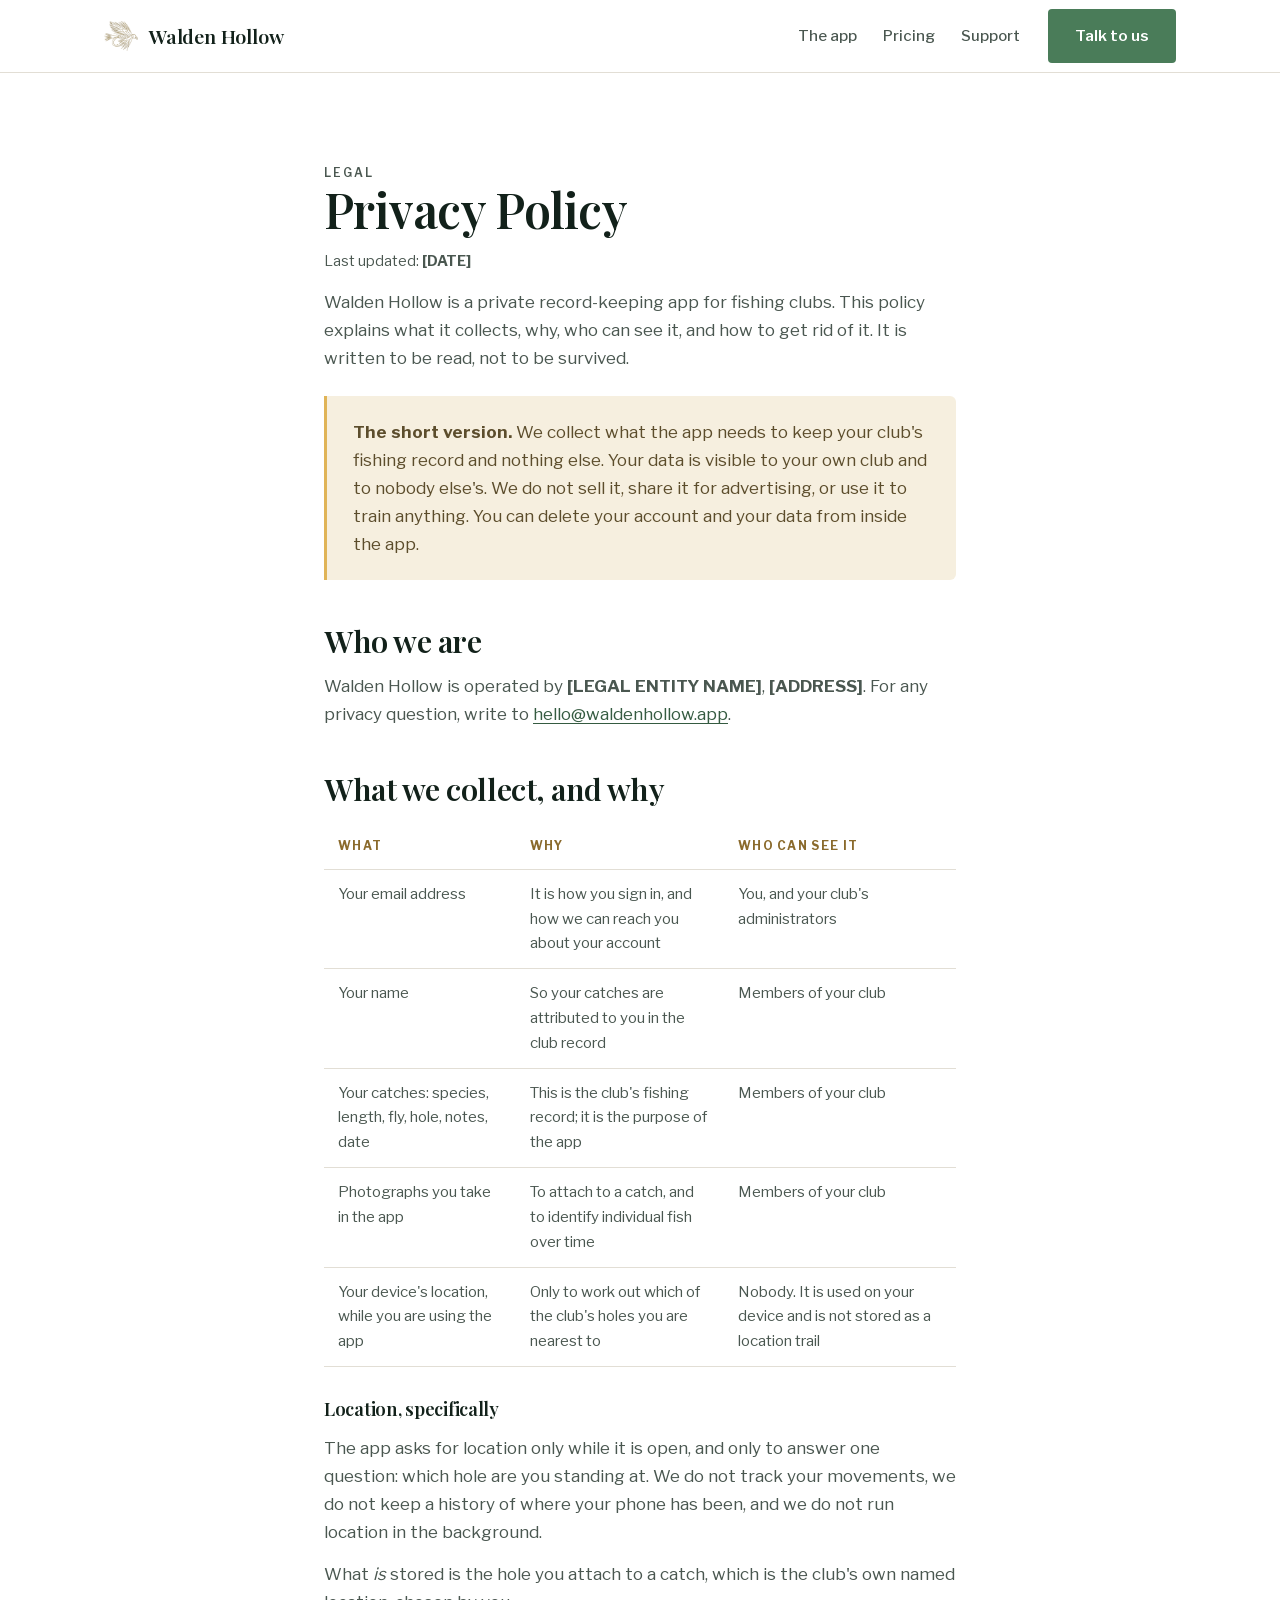
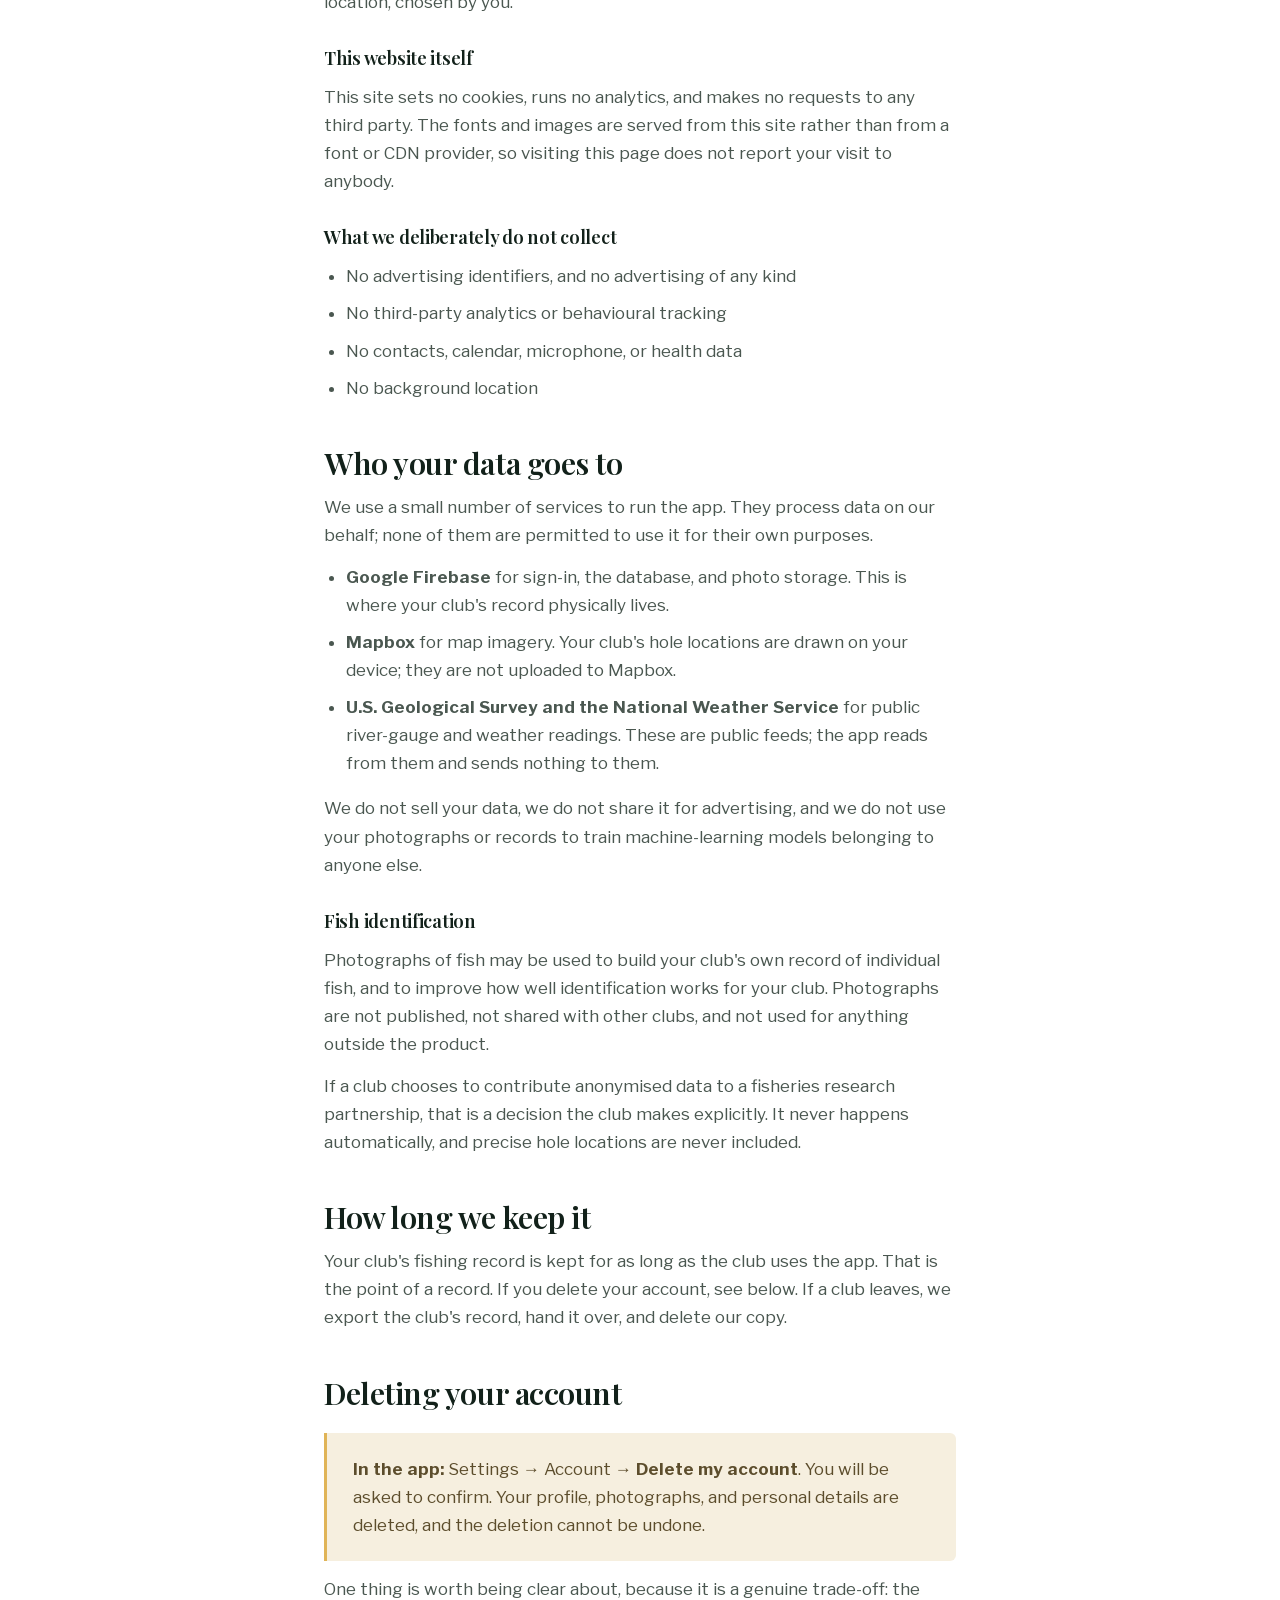
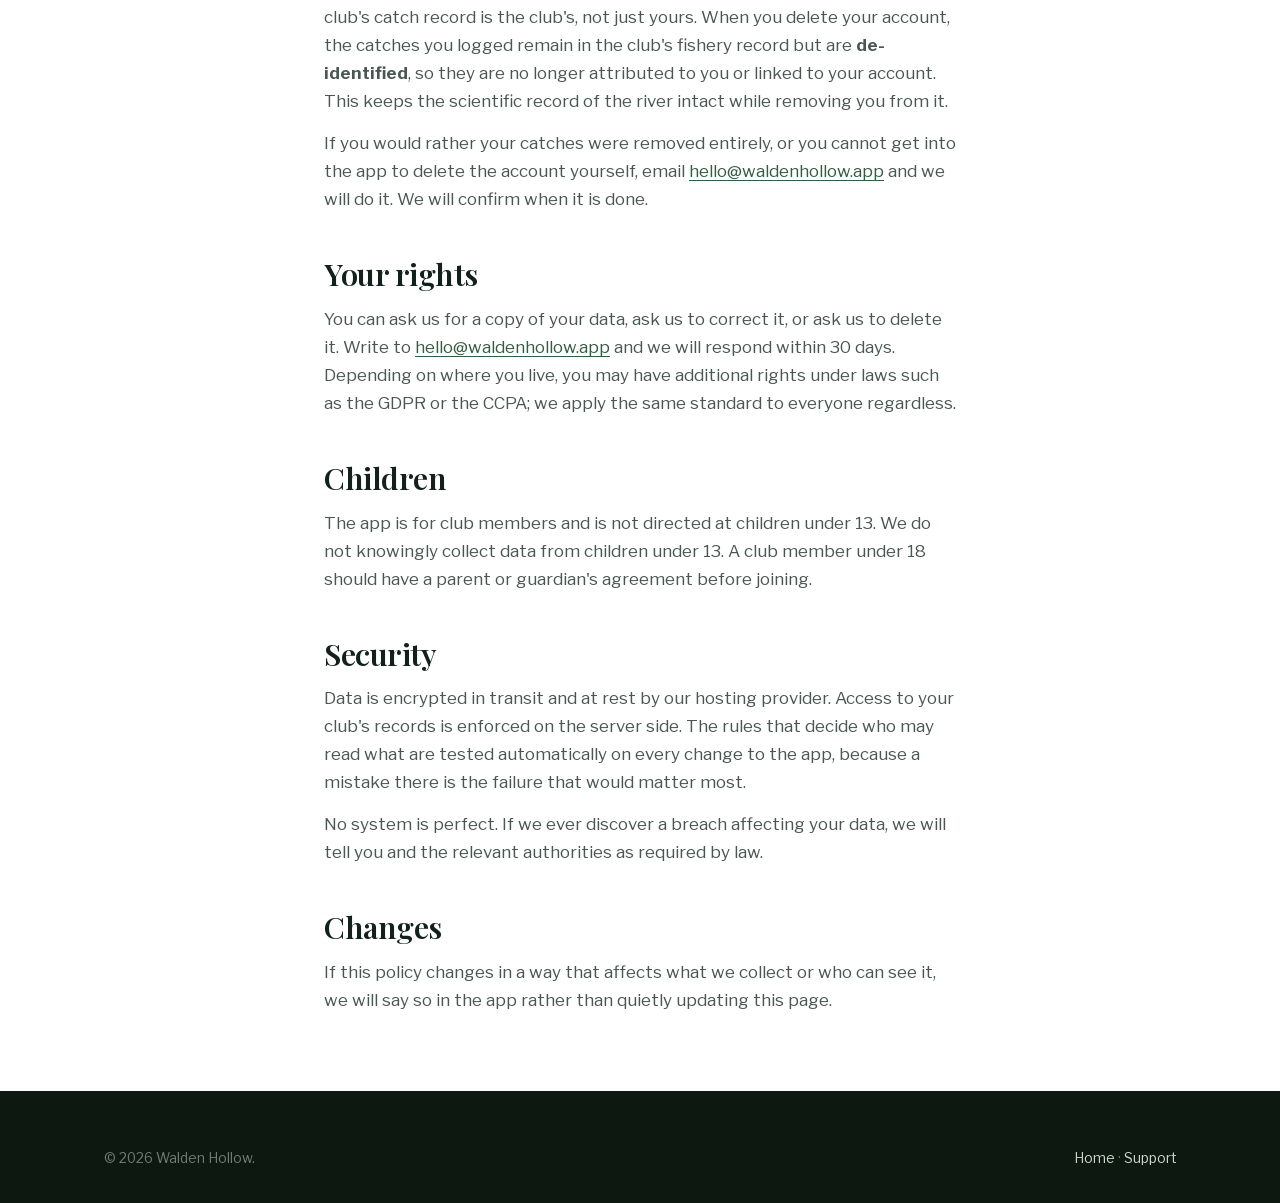
==== privacy.html @ 9a2c4124 "docs: public site and portfolio README Landing page for club sales, a funding proposal for state and" ====
<!doctype html>
<html lang="en">
  <head>
    <meta charset="utf-8" />
    <meta name="viewport" content="width=device-width, initial-scale=1" />
    <title>Privacy Policy | Walden Hollow</title>
    <meta
      name="description"
      content="What Walden Hollow collects, why, who can see it, and how to delete it."
    />
    <link rel="icon" href="assets/favicon.png" />
    <link rel="stylesheet" href="styles.css" />
  </head>
  <body>
    <header class="nav">
      <div class="shell nav__inner">
        <a class="brand" href="index.html">
          <img src="assets/fly-small.png" alt="" />
          <b>Walden Hollow</b>
        </a>
        <nav class="nav__links">
          <a href="index.html#app">The app</a>
          <a href="index.html#pricing">Pricing</a>
          <a href="support.html">Support</a>
        </nav>
        <a class="btn btn--primary" href="index.html#contact">Talk to us</a>
      </div>
    </header>

    <main class="shell doc">
      <p class="eyebrow">Legal</p>
      <h1 style="font-size: clamp(2.1rem, 4vw, 3rem)">Privacy Policy</h1>
      <p class="small" style="margin-top: 14px">
        <!-- TODO: set on publication, and update whenever this changes. -->
        Last updated: <strong>[DATE]</strong>
      </p>

      <p>
        Walden Hollow is a private record-keeping app for fishing clubs. This
        policy explains what it collects, why, who can see it, and how to get rid
        of it. It is written to be read, not to be survived.
      </p>

      <div class="callout">
        <p>
          <strong>The short version.</strong> We collect what the app needs to keep
          your club's fishing record and nothing else. Your data is visible to
          your own club and to nobody else's. We do not sell it, share it for
          advertising, or use it to train anything. You can delete your account
          and your data from inside the app.
        </p>
      </div>

      <h2>Who we are</h2>
      <p>
        <!-- TODO: replace with the registered entity and address before publishing. -->
        Walden Hollow is operated by <strong>[LEGAL ENTITY NAME]</strong>,
        <strong>[ADDRESS]</strong>. For any privacy question, write to
        <a href="mailto:hello@waldenhollow.app">hello@waldenhollow.app</a>.
      </p>

      <h2>What we collect, and why</h2>
      <div class="table-wrap">
        <table>
          <thead>
            <tr>
              <th>What</th>
              <th>Why</th>
              <th>Who can see it</th>
            </tr>
          </thead>
          <tbody>
            <tr>
              <td>Your email address</td>
              <td>It is how you sign in, and how we can reach you about your account</td>
              <td>You, and your club's administrators</td>
            </tr>
            <tr>
              <td>Your name</td>
              <td>So your catches are attributed to you in the club record</td>
              <td>Members of your club</td>
            </tr>
            <tr>
              <td>Your catches: species, length, fly, hole, notes, date</td>
              <td>This is the club's fishing record; it is the purpose of the app</td>
              <td>Members of your club</td>
            </tr>
            <tr>
              <td>Photographs you take in the app</td>
              <td>To attach to a catch, and to identify individual fish over time</td>
              <td>Members of your club</td>
            </tr>
            <tr>
              <td>Your device's location, while you are using the app</td>
              <td>Only to work out which of the club's holes you are nearest to</td>
              <td>Nobody. It is used on your device and is not stored as a location trail</td>
            </tr>
          </tbody>
        </table>
      </div>

      <h3>Location, specifically</h3>
      <p>
        The app asks for location only while it is open, and only to answer one
        question: which hole are you standing at. We do not track your movements,
        we do not keep a history of where your phone has been, and we do not run
        location in the background.
      </p>
      <p>
        What <em>is</em> stored is the hole you attach to a catch, which is the
        club's own named location, chosen by you.
      </p>

      <h3>This website itself</h3>
      <p>
        This site sets no cookies, runs no analytics, and makes no requests to
        any third party. The fonts and images are served from this site rather
        than from a font or CDN provider, so visiting this page does not report
        your visit to anybody.
      </p>

      <h3>What we deliberately do not collect</h3>
      <ul>
        <li>No advertising identifiers, and no advertising of any kind</li>
        <li>No third-party analytics or behavioural tracking</li>
        <li>No contacts, calendar, microphone, or health data</li>
        <li>No background location</li>
      </ul>

      <h2>Who your data goes to</h2>
      <p>
        We use a small number of services to run the app. They process data on our
        behalf; none of them are permitted to use it for their own purposes.
      </p>
      <ul>
        <li>
          <strong>Google Firebase</strong> for sign-in, the database, and photo
          storage. This is where your club's record physically lives.
        </li>
        <li>
          <strong>Mapbox</strong> for map imagery. Your club's hole locations are
          drawn on your device; they are not uploaded to Mapbox.
        </li>
        <li>
          <strong>U.S. Geological Survey and the National Weather Service</strong>
          for public river-gauge and weather readings. These are public feeds; the
          app reads from them and sends nothing to them.
        </li>
      </ul>
      <p>
        We do not sell your data, we do not share it for advertising, and we do
        not use your photographs or records to train machine-learning models
        belonging to anyone else.
      </p>

      <h3>Fish identification</h3>
      <p>
        Photographs of fish may be used to build your club's own record of
        individual fish, and to improve how well identification works for your
        club. Photographs are not published, not shared with other clubs, and not
        used for anything outside the product.
      </p>
      <p>
        If a club chooses to contribute anonymised data to a fisheries research
        partnership, that is a decision the club makes explicitly. It never
        happens automatically, and precise hole locations are never included.
      </p>

      <h2>How long we keep it</h2>
      <p>
        Your club's fishing record is kept for as long as the club uses the app. That is the point of a record. If you delete your account, see below. If a
        club leaves, we export the club's record, hand it over, and delete our
        copy.
      </p>

      <h2 id="deletion">Deleting your account</h2>
      <div class="callout">
        <p>
          <strong>In the app:</strong> Settings → Account → <strong>Delete my
          account</strong>. You will be asked to confirm. Your profile,
          photographs, and personal details are deleted, and the deletion cannot
          be undone.
        </p>
      </div>
      <p>
        One thing is worth being clear about, because it is a genuine trade-off:
        the club's catch record is the club's, not just yours. When you delete
        your account, the catches you logged remain in the club's fishery record
        but are <strong>de-identified</strong>, so they are no longer attributed to
        you or linked to your account. This keeps the scientific record of the
        river intact while removing you from it.
      </p>
      <p>
        If you would rather your catches were removed entirely, or you cannot get
        into the app to delete the account yourself, email
        <a href="mailto:hello@waldenhollow.app">hello@waldenhollow.app</a> and we
        will do it. We will confirm when it is done.
      </p>

      <h2>Your rights</h2>
      <p>
        You can ask us for a copy of your data, ask us to correct it, or ask us to
        delete it. Write to
        <a href="mailto:hello@waldenhollow.app">hello@waldenhollow.app</a> and we
        will respond within 30 days. Depending on where you live, you may have
        additional rights under laws such as the GDPR or the CCPA; we apply the
        same standard to everyone regardless.
      </p>

      <h2>Children</h2>
      <p>
        The app is for club members and is not directed at children under 13. We
        do not knowingly collect data from children under 13. A club member under
        18 should have a parent or guardian's agreement before joining.
      </p>

      <h2>Security</h2>
      <p>
        Data is encrypted in transit and at rest by our hosting provider. Access
        to your club's records is enforced on the server side. The rules that decide who may read what are tested automatically on every change to the
        app, because a mistake there is the failure that would matter most.
      </p>
      <p>
        No system is perfect. If we ever discover a breach affecting your data, we
        will tell you and the relevant authorities as required by law.
      </p>

      <h2>Changes</h2>
      <p>
        If this policy changes in a way that affects what we collect or who can see
        it, we will say so in the app rather than quietly updating this page.
      </p>
    </main>

    <footer class="footer">
      <div class="shell">
        <div class="footer__base" style="margin-top: 0; border-top: 0; padding-top: 0">
          <span>© 2026 Walden Hollow.</span>
          <span>
            <a href="index.html">Home</a> · <a href="support.html">Support</a>
          </span>
        </div>
      </div>
    </footer>
  </body>
</html>
---- styles.css ----
/* Self-hosted rather than linked from a font CDN. A third-party font request
   sends every visitor's IP address to that provider on page load, which is a
   poor look on a site whose pitch is that a private club's data stays private.
   These are variable fonts, so one file covers every weight in use. */

@font-face {
  font-family: "Libre Franklin";
  font-style: normal;
  font-weight: 100 900;
  font-display: swap;
  src: url("assets/fonts/librefranklin.woff2") format("woff2");
}

@font-face {
  font-family: "Playfair Display";
  font-style: normal;
  font-weight: 400 900;
  font-display: swap;
  src: url("assets/fonts/playfair.woff2") format("woff2");
}

@font-face {
  font-family: "Playfair Display";
  font-style: italic;
  font-weight: 400 900;
  font-display: swap;
  src: url("assets/fonts/playfair-italic.woff2") format("woff2");
}

/* Walden Hollow marketing site
   Palette derived from the app's own theme file so the site and the product
   read as one thing. The app is dark; this is its daylight counterpart. */

:root {
  /* Ground. Pure white like the reference, with one warm stone band to break
     long scrolls; a neutral warmed toward the gold, not a default grey. */
  --ground: #ffffff;
  --stone: #f5f3ee;
  --rule: #e2ded5;

  /* Ink carries a green bias, pulled down from the app's #0D1810 background so
     type on white belongs to the same family as the app. */
  --ink: #12211a;
  --ink-soft: #4a5750;
  --ink-mute: #7b857e;

  /* Forest, for the dark bands. */
  --forest: #16281e;
  --forest-deep: #0d1810;
  --forest-line: #2a3f32;

  /* Green, the app's `success`. The interactive accent. */
  --green: #4a7c59;
  --green-deep: #355b41;

  /* Gold. The app's #E0B457 sits at ~1.9:1 on white and is unusable for text
     there, so it is reserved for dark grounds; --gold-ink is the darkened
     counterpart that clears contrast on white. Same hue family, both legible. */
  --gold: #e0b457;
  --gold-ink: #8a6a2c;
  --gold-wash: #f6efdf;

  --serif: "Playfair Display", "Iowan Old Style", "Palatino Linotype", Palatino,
    Georgia, serif;
  --sans: "Libre Franklin", -apple-system, BlinkMacSystemFont, "Segoe UI", Roboto,
    "Helvetica Neue", Arial, sans-serif;

  --shell: 1200px;
  --gutter: clamp(20px, 5vw, 64px);
}

*,
*::before,
*::after {
  box-sizing: border-box;
}

html {
  scroll-behavior: smooth;
}

@media (prefers-reduced-motion: reduce) {
  html {
    scroll-behavior: auto;
  }
  *,
  *::before,
  *::after {
    animation-duration: 0.01ms !important;
    transition-duration: 0.01ms !important;
  }
}

body {
  margin: 0;
  /* Explicit: the page commits to one light identity, so it must paint its own
     ground rather than borrowing whatever is behind it. */
  background: var(--ground);
  color: var(--ink);
  font-family: var(--sans);
  font-size: 17px;
  line-height: 1.65;
  -webkit-font-smoothing: antialiased;
}

img {
  max-width: 100%;
  display: block;
}

a {
  color: var(--green-deep);
  text-underline-offset: 3px;
}

:focus-visible {
  outline: 3px solid var(--green);
  outline-offset: 3px;
  border-radius: 2px;
}

/* ---------- type ---------- */

h1,
h2,
h3,
h4 {
  font-family: var(--serif);
  font-weight: 600;
  line-height: 1.1;
  text-wrap: balance;
  margin: 0;
  letter-spacing: -0.015em;
}

h1 {
  font-size: clamp(2.6rem, 6vw, 4.3rem);
}
h2 {
  font-size: clamp(2rem, 4vw, 3rem);
}
h3 {
  font-size: clamp(1.3rem, 2vw, 1.6rem);
  line-height: 1.25;
}

p {
  margin: 0;
}

.eyebrow {
  font-family: var(--sans);
  font-size: 0.74rem;
  font-weight: 600;
  letter-spacing: 0.16em;
  text-transform: uppercase;
  color: var(--gold-ink);
  margin: 0;
}

.lede {
  font-size: clamp(1.1rem, 1.6vw, 1.3rem);
  color: var(--ink-soft);
  max-width: 62ch;
}

.small {
  font-size: 0.9rem;
  color: var(--ink-mute);
}

/* ---------- layout ---------- */

.shell {
  max-width: var(--shell);
  margin-inline: auto;
  padding-inline: var(--gutter);
}

.band {
  padding-block: clamp(64px, 9vw, 128px);
}

.band--stone {
  background: var(--stone);
}

.band--forest {
  background: var(--forest);
  color: #ece7dc;
}

.band--forest h2,
.band--forest h3 {
  color: #fdfbf6;
}

.band--forest .eyebrow {
  color: var(--gold);
}

.band--forest .lede {
  color: #bcc5bd;
}

.stack {
  display: flex;
  flex-direction: column;
  gap: 20px;
}

.stack--tight {
  gap: 12px;
}

.stack--loose {
  gap: 32px;
}

/* ---------- nav ---------- */

.nav {
  position: sticky;
  top: 0;
  z-index: 50;
  background: rgba(255, 255, 255, 0.94);
  backdrop-filter: blur(10px);
  border-bottom: 1px solid var(--rule);
}

.nav__inner {
  display: flex;
  align-items: center;
  gap: 28px;
  min-height: 72px;
}

.brand {
  display: flex;
  align-items: center;
  gap: 11px;
  text-decoration: none;
  color: var(--ink);
  margin-right: auto;
}

.brand img {
  width: 34px;
  height: auto;
}

.brand b {
  font-family: var(--serif);
  font-size: 1.22rem;
  font-weight: 600;
  letter-spacing: -0.01em;
}

.nav__links {
  display: flex;
  gap: 26px;
}

.nav__links a {
  color: var(--ink-soft);
  text-decoration: none;
  font-size: 0.94rem;
  font-weight: 500;
}

.nav__links a:hover {
  color: var(--green-deep);
}

@media (max-width: 860px) {
  .nav__links {
    display: none;
  }
}

/* ---------- buttons ---------- */

.btn {
  display: inline-flex;
  align-items: center;
  justify-content: center;
  gap: 9px;
  padding: 13px 26px;
  border-radius: 4px;
  font-family: var(--sans);
  font-size: 0.95rem;
  font-weight: 600;
  text-decoration: none;
  border: 1.5px solid transparent;
  cursor: pointer;
  transition: background-color 0.18s ease, color 0.18s ease, border-color 0.18s ease;
}

.btn--primary {
  background: var(--green);
  color: #fff;
}

.btn--primary:hover {
  background: var(--green-deep);
}

.btn--ghost {
  border-color: var(--rule);
  color: var(--ink);
  background: transparent;
}

.btn--ghost:hover {
  border-color: var(--green);
  color: var(--green-deep);
}

.btn--gold {
  background: var(--gold);
  color: var(--forest-deep);
}

.btn--gold:hover {
  background: #eec570;
}

.btn-row {
  display: flex;
  flex-wrap: wrap;
  gap: 12px;
}

/* ---------- hero ---------- */

.hero {
  padding-block: clamp(52px, 7vw, 96px) clamp(56px, 7vw, 104px);
  position: relative;
  overflow: hidden;
}

.hero__grid {
  display: grid;
  grid-template-columns: 1.05fr 0.95fr;
  gap: clamp(32px, 5vw, 72px);
  align-items: center;
}

@media (max-width: 940px) {
  .hero__grid {
    grid-template-columns: 1fr;
  }
}

.hero h1 em {
  font-style: italic;
  color: var(--green-deep);
}

.hero__rule {
  width: 68px;
  height: 3px;
  background: var(--gold);
  border-radius: 2px;
}

/* The dark panel is where the app's own world shows through on a light page. */
.showcase {
  position: relative;
  background: var(--forest);
  border-radius: 10px;
  padding: clamp(28px, 4vw, 48px);
  display: flex;
  justify-content: center;
  gap: 20px;
  overflow: hidden;
}

.showcase::after {
  /* The club mark, ghosted. An ornament that is actually the product's own. */
  content: "";
  position: absolute;
  right: -60px;
  bottom: -50px;
  width: 300px;
  height: 300px;
  background: url("assets/fly.png") center / contain no-repeat;
  opacity: 0.13;
  pointer-events: none;
}

.phone {
  width: min(232px, 46%);
  aspect-ratio: 1320 / 2868;
  background: var(--forest-deep);
  border: 7px solid #060d09;
  border-radius: 30px;
  box-shadow: 0 22px 50px rgba(0, 0, 0, 0.35);
  overflow: hidden;
  position: relative;
  flex: none;
}

.phone--back {
  transform: translateY(26px) scale(0.92);
  opacity: 0.85;
}

.phone img {
  width: 100%;
  height: 100%;
  object-fit: cover;
  position: relative;
  z-index: 1;
}

/* Sits behind the screenshot. Visible only until the real assets are dropped
   in, so an unbuilt site reads as unfinished rather than broken. */
.phone::before {
  content: attr(data-slot);
  position: absolute;
  inset: 0;
  display: flex;
  align-items: center;
  justify-content: center;
  padding: 16px;
  text-align: center;
  font-size: 0.7rem;
  letter-spacing: 0.08em;
  text-transform: uppercase;
  color: #8d9a90;
  background: repeating-linear-gradient(
    45deg,
    #16281e,
    #16281e 9px,
    #1c3125 9px,
    #1c3125 18px
  );
}

/* ---------- proof strip ---------- */

.strip {
  border-block: 1px solid var(--rule);
  background: var(--stone);
  padding-block: 26px;
}

.strip__inner {
  display: flex;
  flex-wrap: wrap;
  gap: 14px 44px;
  align-items: center;
  justify-content: center;
  text-align: center;
}

.strip span {
  font-size: 0.85rem;
  letter-spacing: 0.09em;
  text-transform: uppercase;
  font-weight: 600;
  color: var(--ink-soft);
}

.strip b {
  color: var(--gold-ink);
}

/* ---------- feature rows ---------- */

.row {
  display: grid;
  grid-template-columns: 1fr 1fr;
  gap: clamp(32px, 6vw, 80px);
  align-items: center;
}

.row + .row {
  margin-top: clamp(56px, 8vw, 108px);
}

@media (max-width: 900px) {
  .row {
    grid-template-columns: 1fr;
  }
  .row__media {
    order: -1;
  }
}

.row--flip .row__media {
  order: -1;
}

@media (max-width: 900px) {
  .row--flip .row__media {
    order: -1;
  }
}

.row__media {
  display: flex;
  justify-content: center;
}

.panel {
  background: var(--stone);
  border: 1px solid var(--rule);
  border-radius: 10px;
  padding: clamp(24px, 3vw, 36px);
  display: flex;
  justify-content: center;
  width: 100%;
}

.band--forest .panel {
  background: var(--forest-deep);
  border-color: var(--forest-line);
}

/* ---------- lists ---------- */

.ticks {
  list-style: none;
  margin: 0;
  padding: 0;
  display: flex;
  flex-direction: column;
  gap: 11px;
}

.ticks li {
  display: flex;
  gap: 12px;
  align-items: flex-start;
  color: var(--ink-soft);
}

.ticks li::before {
  content: "";
  flex: none;
  width: 8px;
  height: 8px;
  margin-top: 9px;
  border-radius: 50%;
  background: var(--gold);
  box-shadow: 0 0 0 3px var(--gold-wash);
}

.band--forest .ticks li {
  color: #bcc5bd;
}

.band--forest .ticks li::before {
  box-shadow: 0 0 0 3px rgba(224, 180, 87, 0.14);
}

/* ---------- cards ---------- */

.cards {
  display: grid;
  grid-template-columns: repeat(auto-fit, minmax(260px, 1fr));
  gap: 20px;
}

/* Four short cards otherwise wrap 3+1 and leave an orphan on the second row. */
.cards--four {
  grid-template-columns: repeat(4, 1fr);
}

@media (max-width: 1000px) {
  .cards--four {
    grid-template-columns: repeat(2, 1fr);
  }
}

@media (max-width: 560px) {
  .cards--four {
    grid-template-columns: 1fr;
  }
}

.card {
  background: var(--ground);
  border: 1px solid var(--rule);
  border-radius: 10px;
  padding: 30px;
  display: flex;
  flex-direction: column;
  gap: 12px;
}

.band--stone .card {
  background: var(--ground);
}

.band--forest .card {
  background: var(--forest-deep);
  border-color: var(--forest-line);
  color: #bcc5bd;
}

.card__mark {
  width: 30px;
  height: 3px;
  border-radius: 2px;
  background: var(--green);
}

.band--forest .card__mark {
  background: var(--gold);
}

/* ---------- stage table ---------- */

.stages {
  border: 1px solid var(--forest-line);
  border-radius: 10px;
  overflow: hidden;
}

.stage {
  display: grid;
  grid-template-columns: auto 1fr;
  gap: 18px;
  padding: 18px 22px;
  align-items: baseline;
}

.stage + .stage {
  border-top: 1px solid var(--forest-line);
}

.stage__n {
  font-family: var(--serif);
  font-size: 1.05rem;
  color: var(--gold);
  font-variant-numeric: tabular-nums;
}

.stage b {
  color: #fdfbf6;
  display: block;
  font-weight: 600;
}

.stage span {
  color: #a9b4ab;
  font-size: 0.94rem;
}

/* ---------- pricing ---------- */

.price {
  display: flex;
  align-items: baseline;
  gap: 8px;
  font-family: var(--serif);
}

.price b {
  font-size: 3rem;
  font-weight: 600;
  letter-spacing: -0.02em;
}

.price span {
  font-family: var(--sans);
  font-size: 0.95rem;
  color: var(--ink-mute);
}

.price--word b {
  font-size: 1.9rem;
}

.card--feature {
  border-color: var(--green);
  box-shadow: 0 12px 34px rgba(74, 124, 89, 0.1);
}

.tag {
  align-self: flex-start;
  font-size: 0.7rem;
  letter-spacing: 0.13em;
  text-transform: uppercase;
  font-weight: 700;
  color: var(--gold-ink);
  background: var(--gold-wash);
  padding: 5px 11px;
  border-radius: 3px;
}

/* ---------- faq ---------- */

.faq {
  border-top: 1px solid var(--rule);
  max-width: 820px;
}

.faq details {
  border-bottom: 1px solid var(--rule);
}

.faq summary {
  cursor: pointer;
  padding: 22px 40px 22px 0;
  font-weight: 600;
  font-size: 1.05rem;
  list-style: none;
  position: relative;
}

.faq summary::-webkit-details-marker {
  display: none;
}

.faq summary::after {
  content: "+";
  position: absolute;
  right: 6px;
  top: 50%;
  transform: translateY(-50%);
  font-size: 1.5rem;
  font-weight: 400;
  color: var(--gold-ink);
  line-height: 1;
}

.faq details[open] summary::after {
  content: "−";
}

.faq p {
  padding: 0 40px 24px 0;
  color: var(--ink-soft);
  max-width: 68ch;
}

/* ---------- footer ---------- */

.footer {
  background: var(--forest-deep);
  color: #9aa79e;
  padding-block: 56px 34px;
  font-size: 0.92rem;
}

.footer a {
  color: #cdd6cd;
  text-decoration: none;
}

.footer a:hover {
  color: var(--gold);
  text-decoration: underline;
}

.footer__grid {
  display: grid;
  grid-template-columns: 1.4fr repeat(3, 1fr);
  gap: 36px;
}

@media (max-width: 780px) {
  .footer__grid {
    grid-template-columns: 1fr 1fr;
  }
}

.footer h4 {
  font-family: var(--sans);
  font-size: 0.76rem;
  letter-spacing: 0.14em;
  text-transform: uppercase;
  color: var(--gold);
  margin-bottom: 14px;
  font-weight: 700;
}

.footer ul {
  list-style: none;
  margin: 0;
  padding: 0;
  display: flex;
  flex-direction: column;
  gap: 9px;
}

.footer__base {
  margin-top: 44px;
  padding-top: 22px;
  border-top: 1px solid var(--forest-line);
  display: flex;
  flex-wrap: wrap;
  gap: 12px 26px;
  justify-content: space-between;
  color: #6f7c73;
  font-size: 0.86rem;
}

/* ---------- document pages (privacy / support) ---------- */

.doc {
  max-width: 760px;
  padding-block: clamp(48px, 6vw, 84px);
}

.doc h2 {
  font-size: clamp(1.5rem, 2.4vw, 1.9rem);
  margin-top: 44px;
}

.doc h3 {
  font-size: 1.15rem;
  margin-top: 30px;
}

.doc p,
.doc li {
  color: var(--ink-soft);
}

.doc p {
  margin-top: 14px;
}

.doc ul {
  margin-top: 14px;
  padding-left: 22px;
  display: flex;
  flex-direction: column;
  gap: 9px;
}

.doc table {
  width: 100%;
  border-collapse: collapse;
  margin-top: 20px;
  font-size: 0.94rem;
}

.doc th,
.doc td {
  text-align: left;
  padding: 12px 14px;
  border-bottom: 1px solid var(--rule);
  vertical-align: top;
}

.doc th {
  font-size: 0.74rem;
  letter-spacing: 0.11em;
  text-transform: uppercase;
  color: var(--gold-ink);
}

.doc td {
  color: var(--ink-soft);
}

.table-wrap {
  overflow-x: auto;
}

.callout {
  margin-top: 24px;
  padding: 22px 26px;
  background: var(--gold-wash);
  border-left: 3px solid var(--gold);
  border-radius: 0 6px 6px 0;
}

.callout p {
  margin-top: 0;
  color: #5c4d2c;
}

/* ---------- scientific citations ---------- */

/* Real quotations from the literature, presented as evidence rather than
   decoration. The rule and the source line are what separate a cited finding
   from a marketing claim, so both are load-bearing. */
.finding {
  display: grid;
  gap: 14px;
  padding: 26px 28px;
  border-left: 3px solid var(--gold);
  background: var(--forest-deep);
  border-radius: 0 8px 8px 0;
}

.band--stone .finding {
  background: var(--ground);
  border: 1px solid var(--rule);
  border-left: 3px solid var(--gold-ink);
}

.finding blockquote {
  margin: 0;
  font-family: var(--serif);
  font-size: 1.12rem;
  line-height: 1.45;
  color: #f2ede2;
  font-style: italic;
}

.band--stone .finding blockquote {
  color: var(--ink);
}

.finding cite {
  font-style: normal;
  font-size: 0.82rem;
  letter-spacing: 0.02em;
  color: #9faea3;
}

.band--stone .finding cite {
  color: var(--ink-mute);
}

.finding cite a {
  color: inherit;
}

.finding .takeaway {
  font-size: 0.97rem;
  color: #bcc5bd;
  padding-top: 12px;
  border-top: 1px solid var(--forest-line);
}

.band--stone .finding .takeaway {
  color: var(--ink-soft);
  border-top-color: var(--rule);
}

.finding .takeaway b {
  color: var(--gold);
  font-weight: 600;
}

.band--stone .finding .takeaway b {
  color: var(--gold-ink);
}

.findings {
  display: grid;
  gap: 18px;
}

/* ---------- figures, for the funding page ---------- */

.figures {
  display: grid;
  grid-template-columns: repeat(auto-fit, minmax(190px, 1fr));
  gap: 20px;
}

.figure {
  display: flex;
  flex-direction: column;
  gap: 6px;
  padding: 24px 26px;
  border-radius: 8px;
  background: var(--ground);
  border: 1px solid var(--rule);
}

.band--forest .figure {
  background: var(--forest-deep);
  border-color: var(--forest-line);
}

.figure b {
  font-family: var(--serif);
  font-size: 2.4rem;
  font-weight: 600;
  line-height: 1;
  letter-spacing: -0.02em;
  color: var(--gold-ink);
  font-variant-numeric: tabular-nums;
}

.band--forest .figure b {
  color: var(--gold);
}

.figure span {
  font-size: 0.88rem;
  color: var(--ink-soft);
}

.band--forest .figure span {
  color: #bcc5bd;
}

.doc table.budget td:last-child,
.doc table.budget th:last-child {
  text-align: right;
  font-variant-numeric: tabular-nums;
  white-space: nowrap;
}

.doc table.budget tr.total td {
  font-weight: 700;
  color: var(--ink);
  border-top: 2px solid var(--gold-ink);
  border-bottom: none;
}

.doc table.budget tr.sub td {
  color: var(--ink-mute);
  font-size: 0.9rem;
}
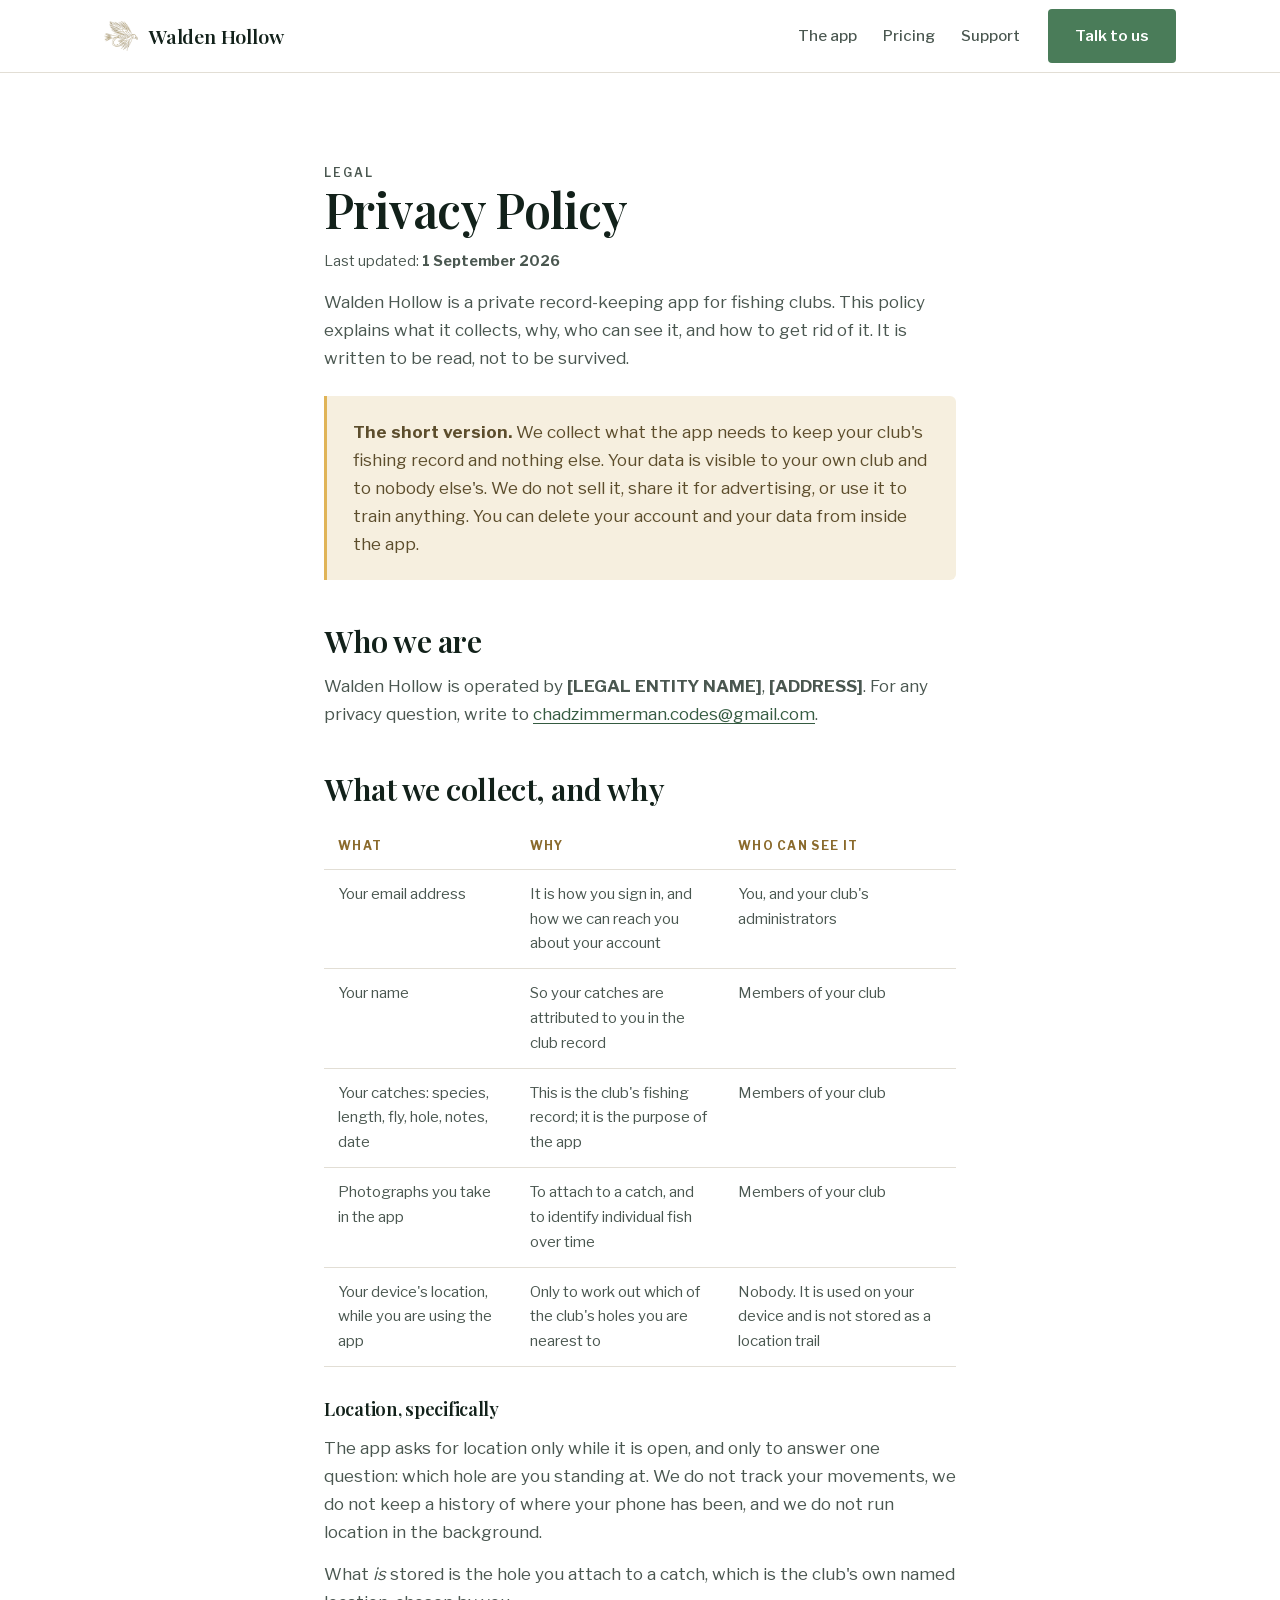
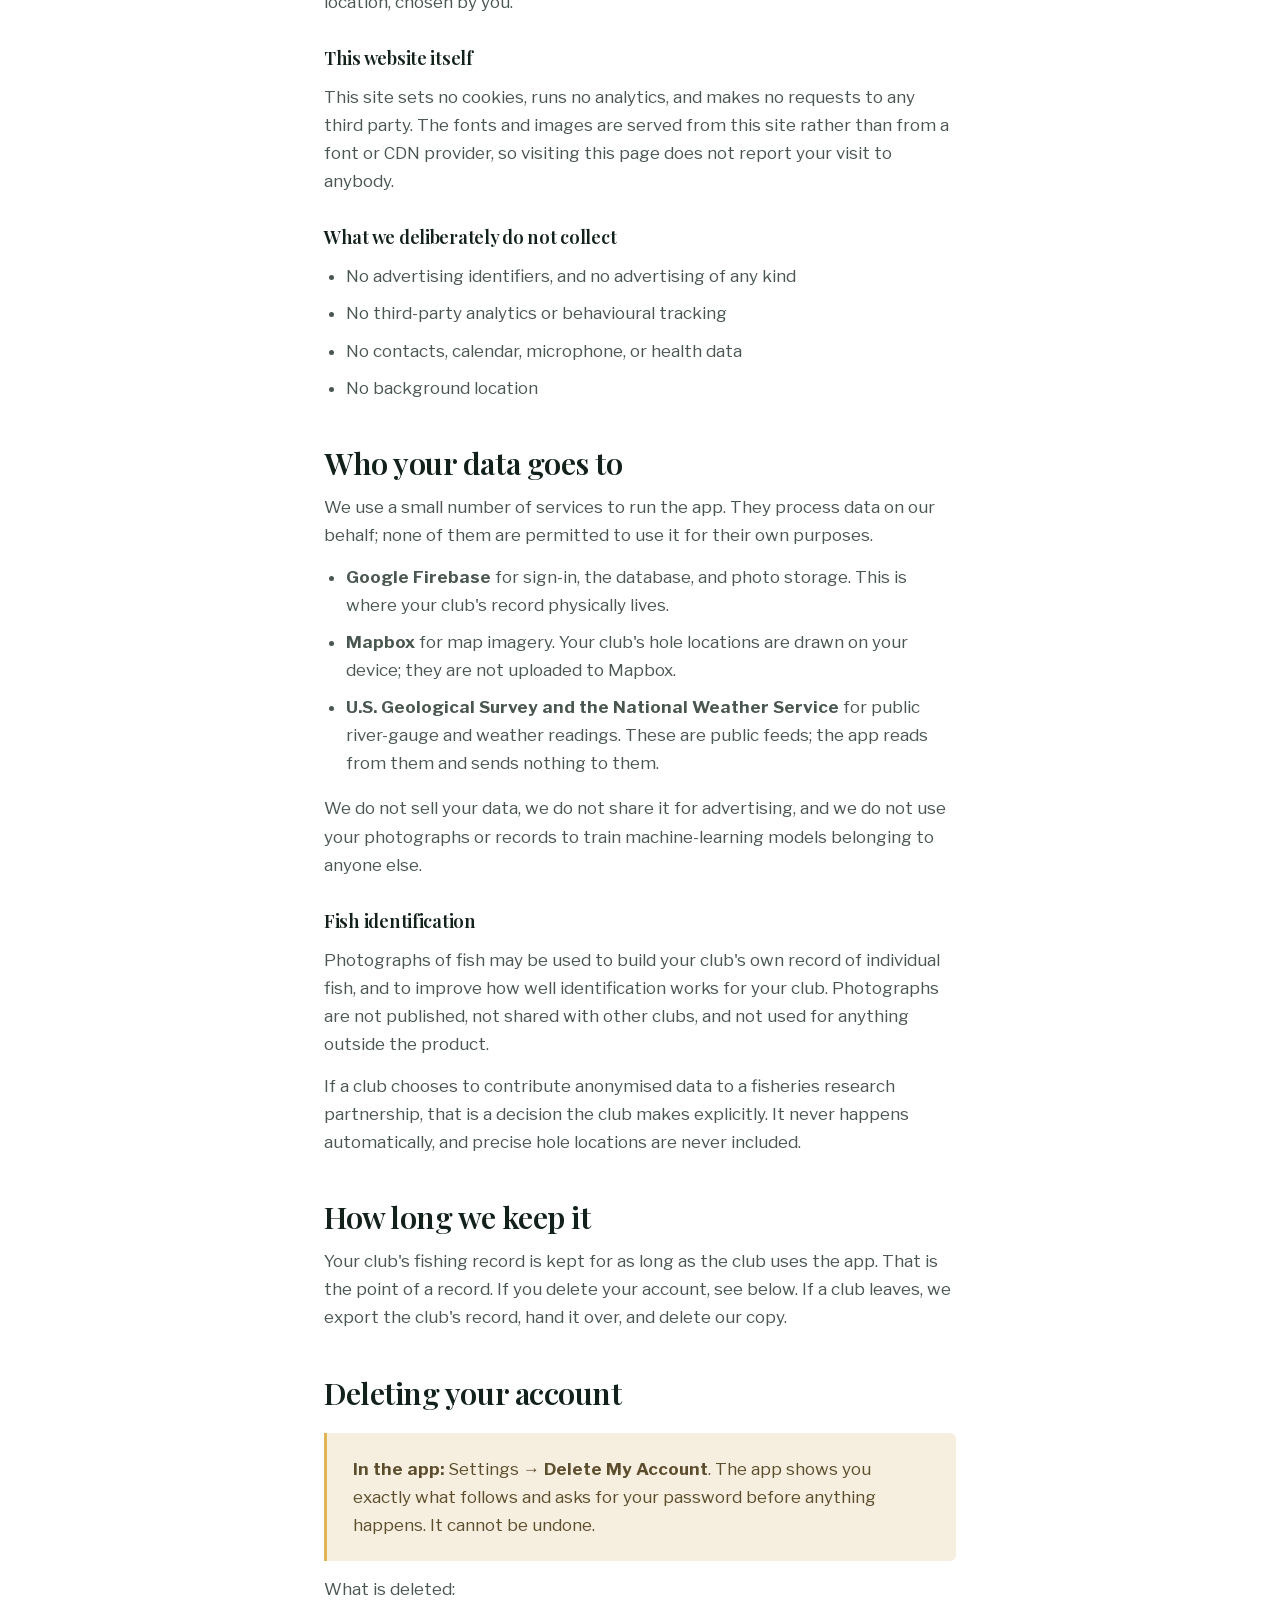
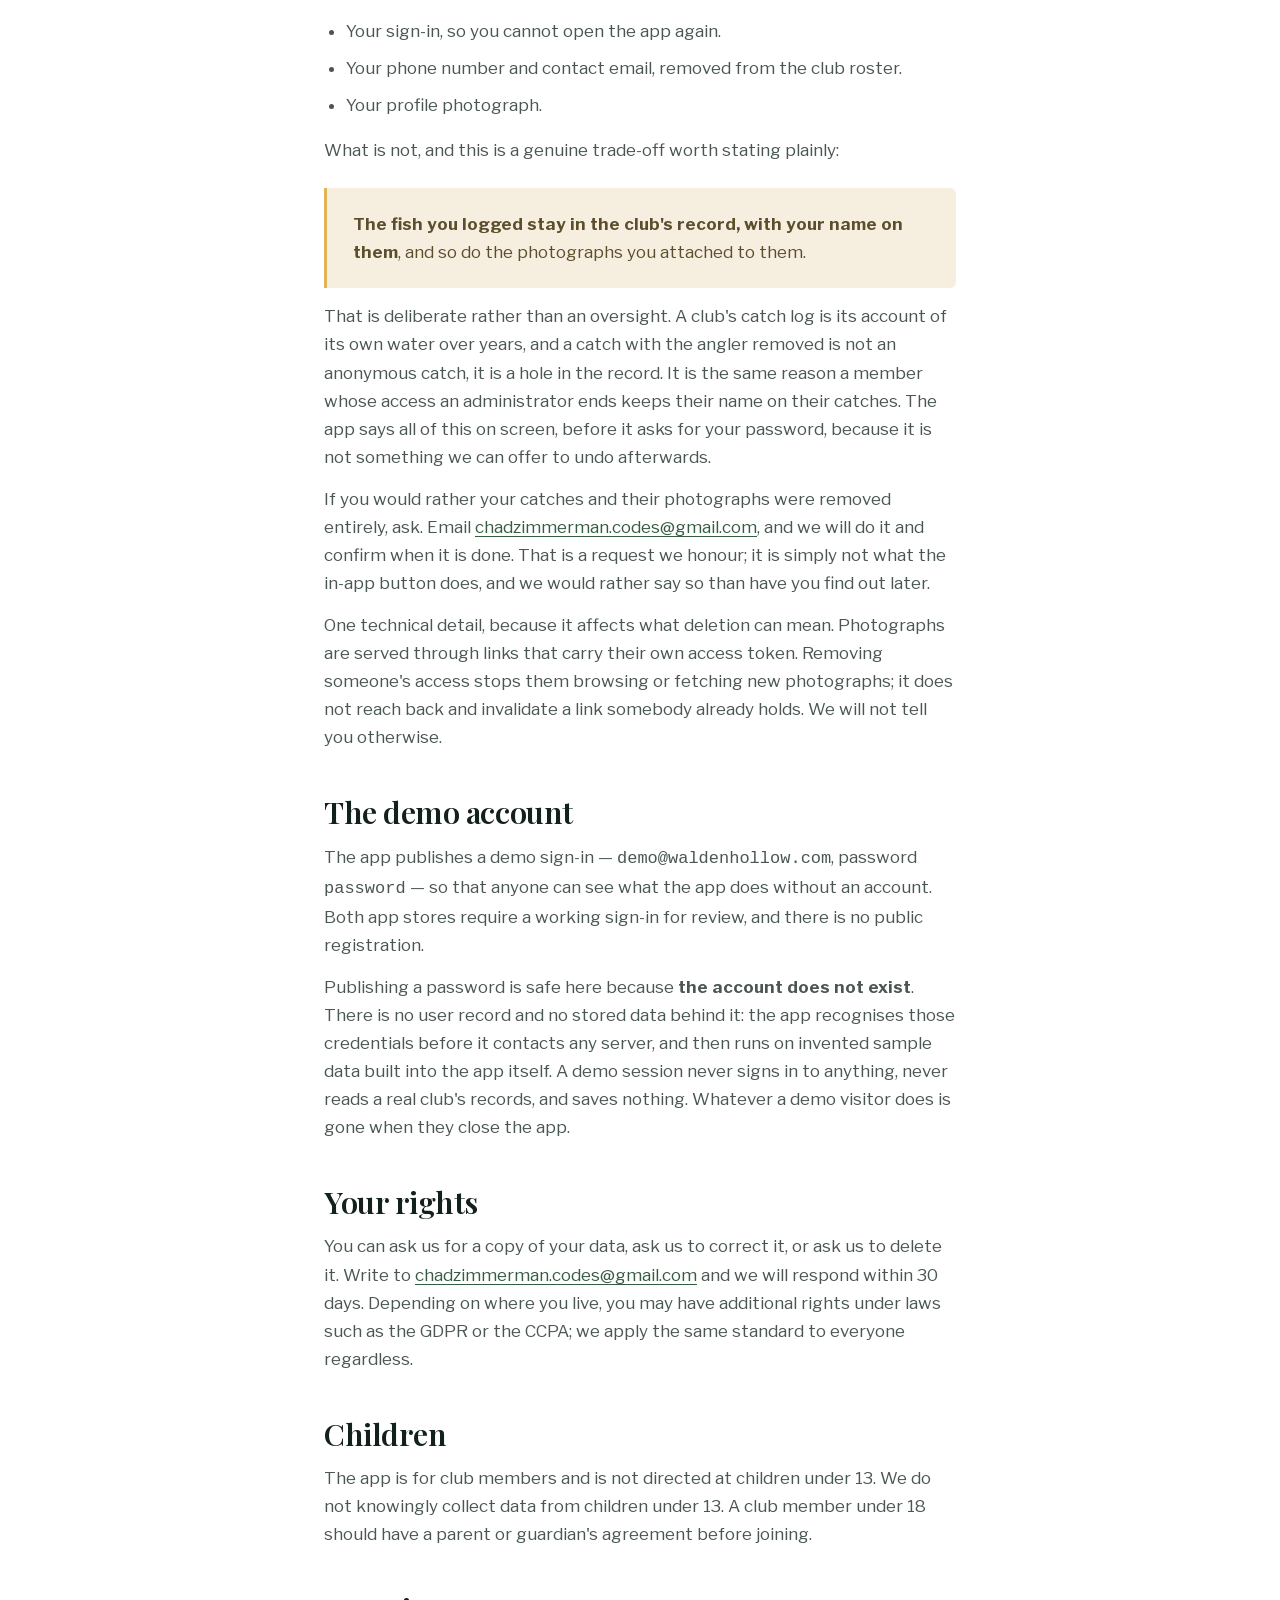
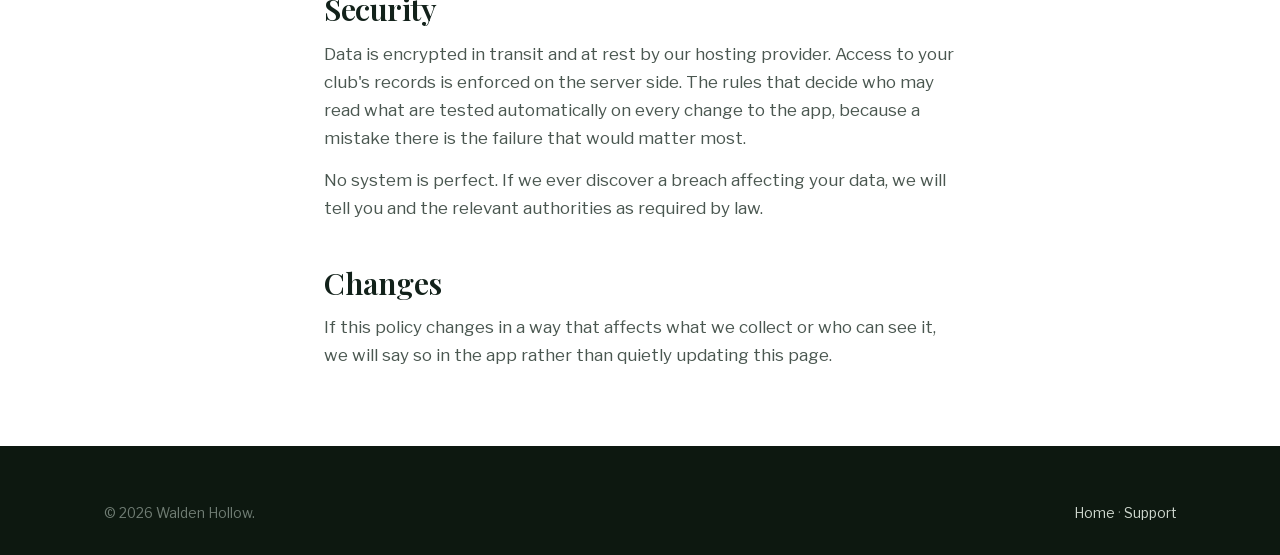
==== commit 41b028ea: "docs: say what deletion actually does, and open the demo The published policy described the opposite" ====
--- a/privacy.html
+++ b/privacy.html
@@ -31,8 +31,7 @@
       <p class="eyebrow">Legal</p>
       <h1 style="font-size: clamp(2.1rem, 4vw, 3rem)">Privacy Policy</h1>
       <p class="small" style="margin-top: 14px">
-        <!-- TODO: set on publication, and update whenever this changes. -->
-        Last updated: <strong>[DATE]</strong>
+        Last updated: <strong>1 September 2026</strong>
       </p>
 
       <p>
@@ -56,7 +55,7 @@
         <!-- TODO: replace with the registered entity and address before publishing. -->
         Walden Hollow is operated by <strong>[LEGAL ENTITY NAME]</strong>,
         <strong>[ADDRESS]</strong>. For any privacy question, write to
-        <a href="mailto:hello@waldenhollow.app">hello@waldenhollow.app</a>.
+        <a href="mailto:chadzimmerman.codes@gmail.com">chadzimmerman.codes@gmail.com</a>.
       </p>
 
       <h2>What we collect, and why</h2>
@@ -176,32 +175,70 @@
       <h2 id="deletion">Deleting your account</h2>
       <div class="callout">
         <p>
-          <strong>In the app:</strong> Settings → Account → <strong>Delete my
-          account</strong>. You will be asked to confirm. Your profile,
-          photographs, and personal details are deleted, and the deletion cannot
-          be undone.
+          <strong>In the app:</strong> Settings → <strong>Delete My Account</strong>.
+          The app shows you exactly what follows and asks for your password before
+          anything happens. It cannot be undone.
         </p>
       </div>
-      <p>
-        One thing is worth being clear about, because it is a genuine trade-off:
-        the club's catch record is the club's, not just yours. When you delete
-        your account, the catches you logged remain in the club's fishery record
-        but are <strong>de-identified</strong>, so they are no longer attributed to
-        you or linked to your account. This keeps the scientific record of the
-        river intact while removing you from it.
-      </p>
-      <p>
-        If you would rather your catches were removed entirely, or you cannot get
-        into the app to delete the account yourself, email
-        <a href="mailto:hello@waldenhollow.app">hello@waldenhollow.app</a> and we
-        will do it. We will confirm when it is done.
+      <p>What is deleted:</p>
+      <ul>
+        <li>Your sign-in, so you cannot open the app again.</li>
+        <li>Your phone number and contact email, removed from the club roster.</li>
+        <li>Your profile photograph.</li>
+      </ul>
+      <p>What is not, and this is a genuine trade-off worth stating plainly:</p>
+      <div class="callout">
+        <p>
+          <strong>The fish you logged stay in the club's record, with your name on
+          them</strong>, and so do the photographs you attached to them.
+        </p>
+      </div>
+      <p>
+        That is deliberate rather than an oversight. A club's catch log is its
+        account of its own water over years, and a catch with the angler removed
+        is not an anonymous catch, it is a hole in the record. It is the same
+        reason a member whose access an administrator ends keeps their name on
+        their catches. The app says all of this on screen, before it asks for your
+        password, because it is not something we can offer to undo afterwards.
+      </p>
+      <p>
+        If you would rather your catches and their photographs were removed
+        entirely, ask. Email
+        <a href="mailto:chadzimmerman.codes@gmail.com">chadzimmerman.codes@gmail.com</a>,
+        and we will do it and confirm when it is done. That is a request we honour;
+        it is simply not what the in-app button does, and we would rather say so
+        than have you find out later.
+      </p>
+      <p>
+        One technical detail, because it affects what deletion can mean.
+        Photographs are served through links that carry their own access token.
+        Removing someone's access stops them browsing or fetching new photographs;
+        it does not reach back and invalidate a link somebody already holds. We
+        will not tell you otherwise.
+      </p>
+
+      <h2 id="demo">The demo account</h2>
+      <p>
+        The app publishes a demo sign-in &mdash;
+        <code>demo@waldenhollow.com</code>, password <code>password</code> &mdash;
+        so that anyone can see what the app does without an account. Both app
+        stores require a working sign-in for review, and there is no public
+        registration.
+      </p>
+      <p>
+        Publishing a password is safe here because <strong>the account does not
+        exist</strong>. There is no user record and no stored data behind it: the
+        app recognises those credentials before it contacts any server, and then
+        runs on invented sample data built into the app itself. A demo session
+        never signs in to anything, never reads a real club's records, and saves
+        nothing. Whatever a demo visitor does is gone when they close the app.
       </p>
 
       <h2>Your rights</h2>
       <p>
         You can ask us for a copy of your data, ask us to correct it, or ask us to
         delete it. Write to
-        <a href="mailto:hello@waldenhollow.app">hello@waldenhollow.app</a> and we
+        <a href="mailto:chadzimmerman.codes@gmail.com">chadzimmerman.codes@gmail.com</a> and we
         will respond within 30 days. Depending on where you live, you may have
         additional rights under laws such as the GDPR or the CCPA; we apply the
         same standard to everyone regardless.
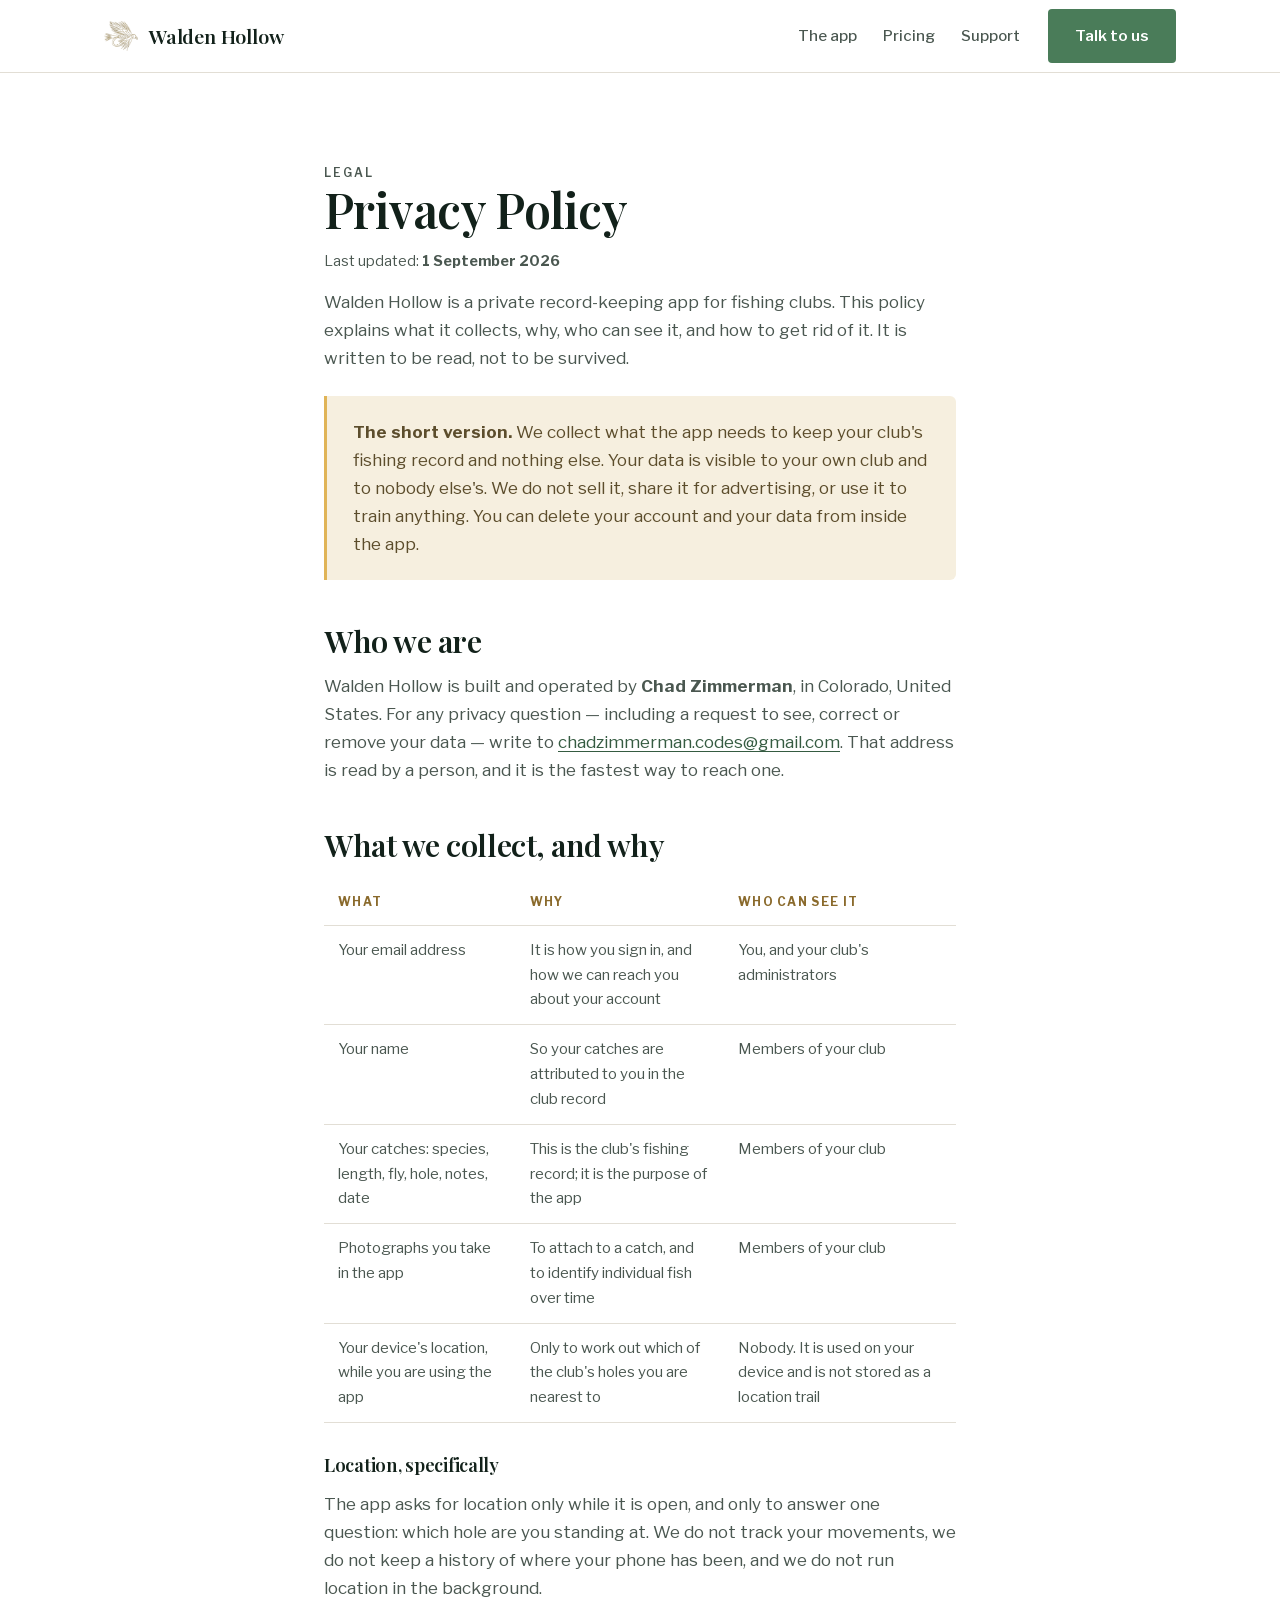
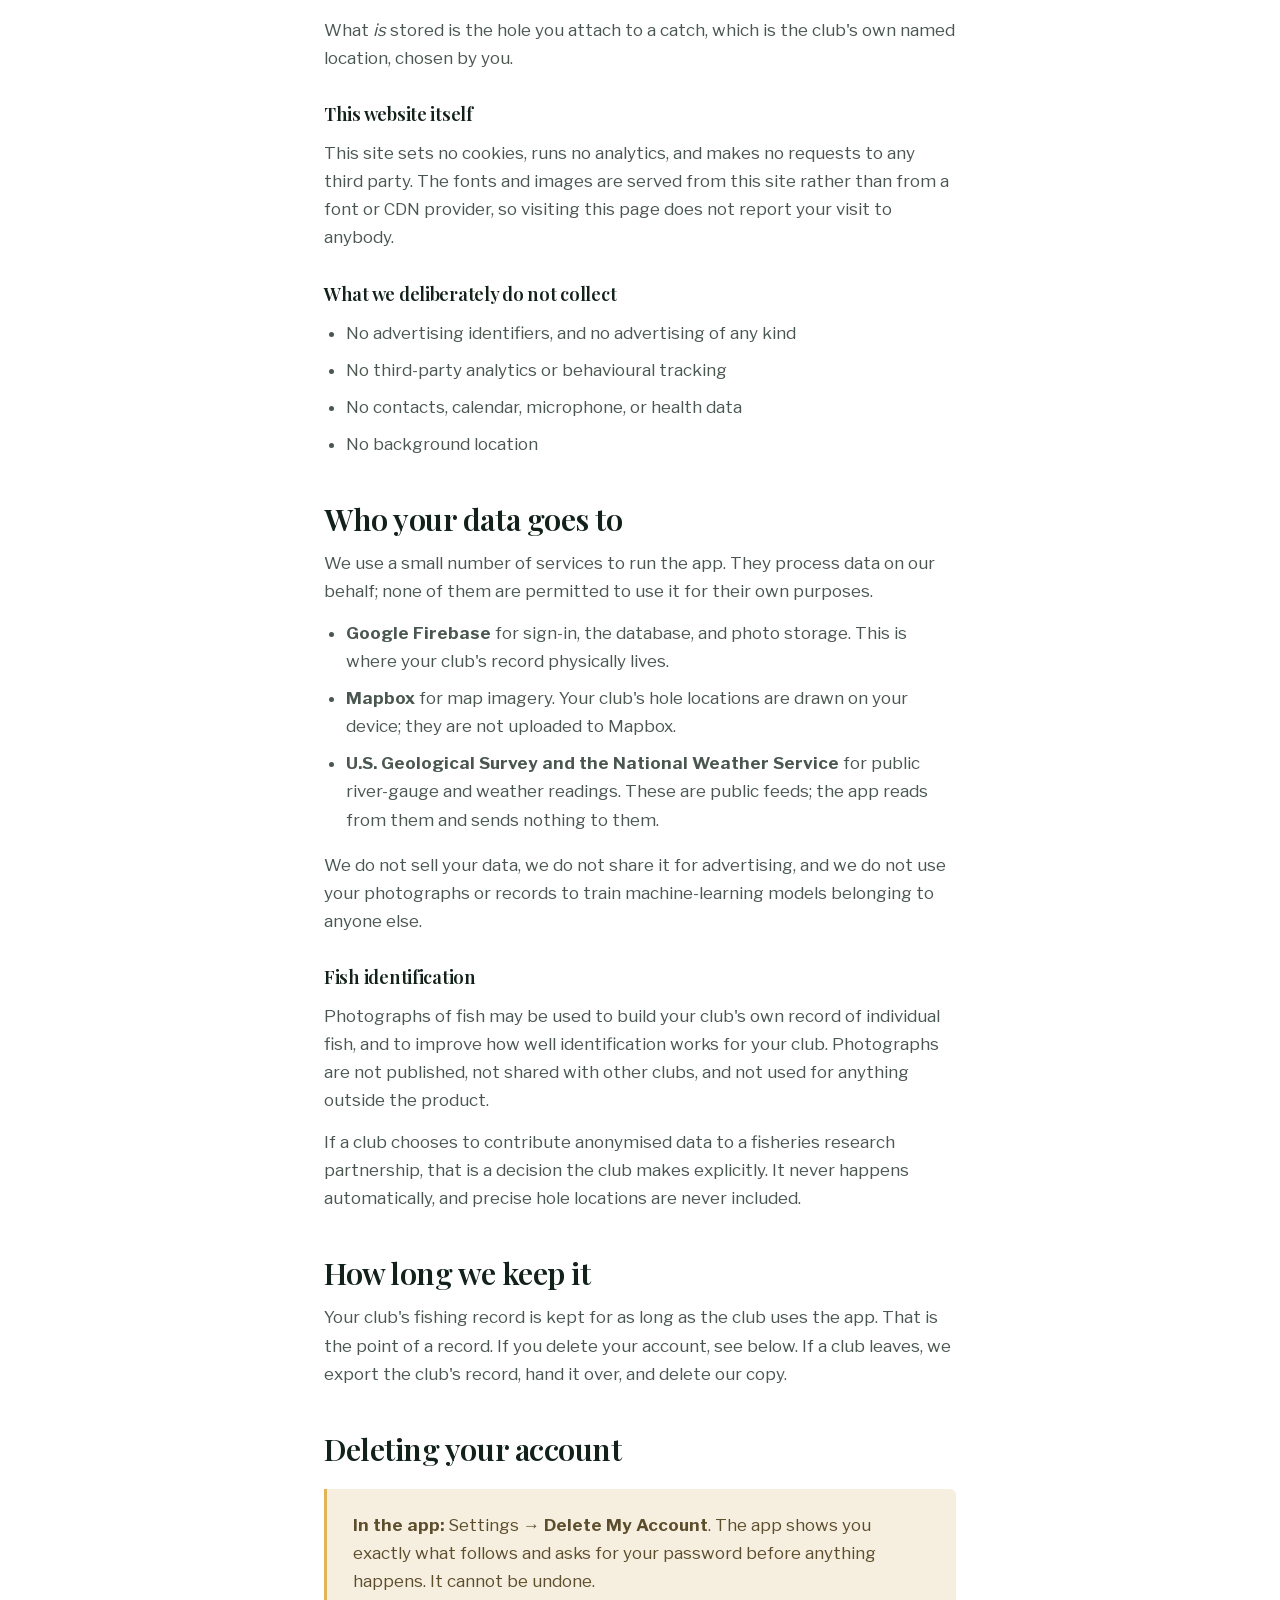
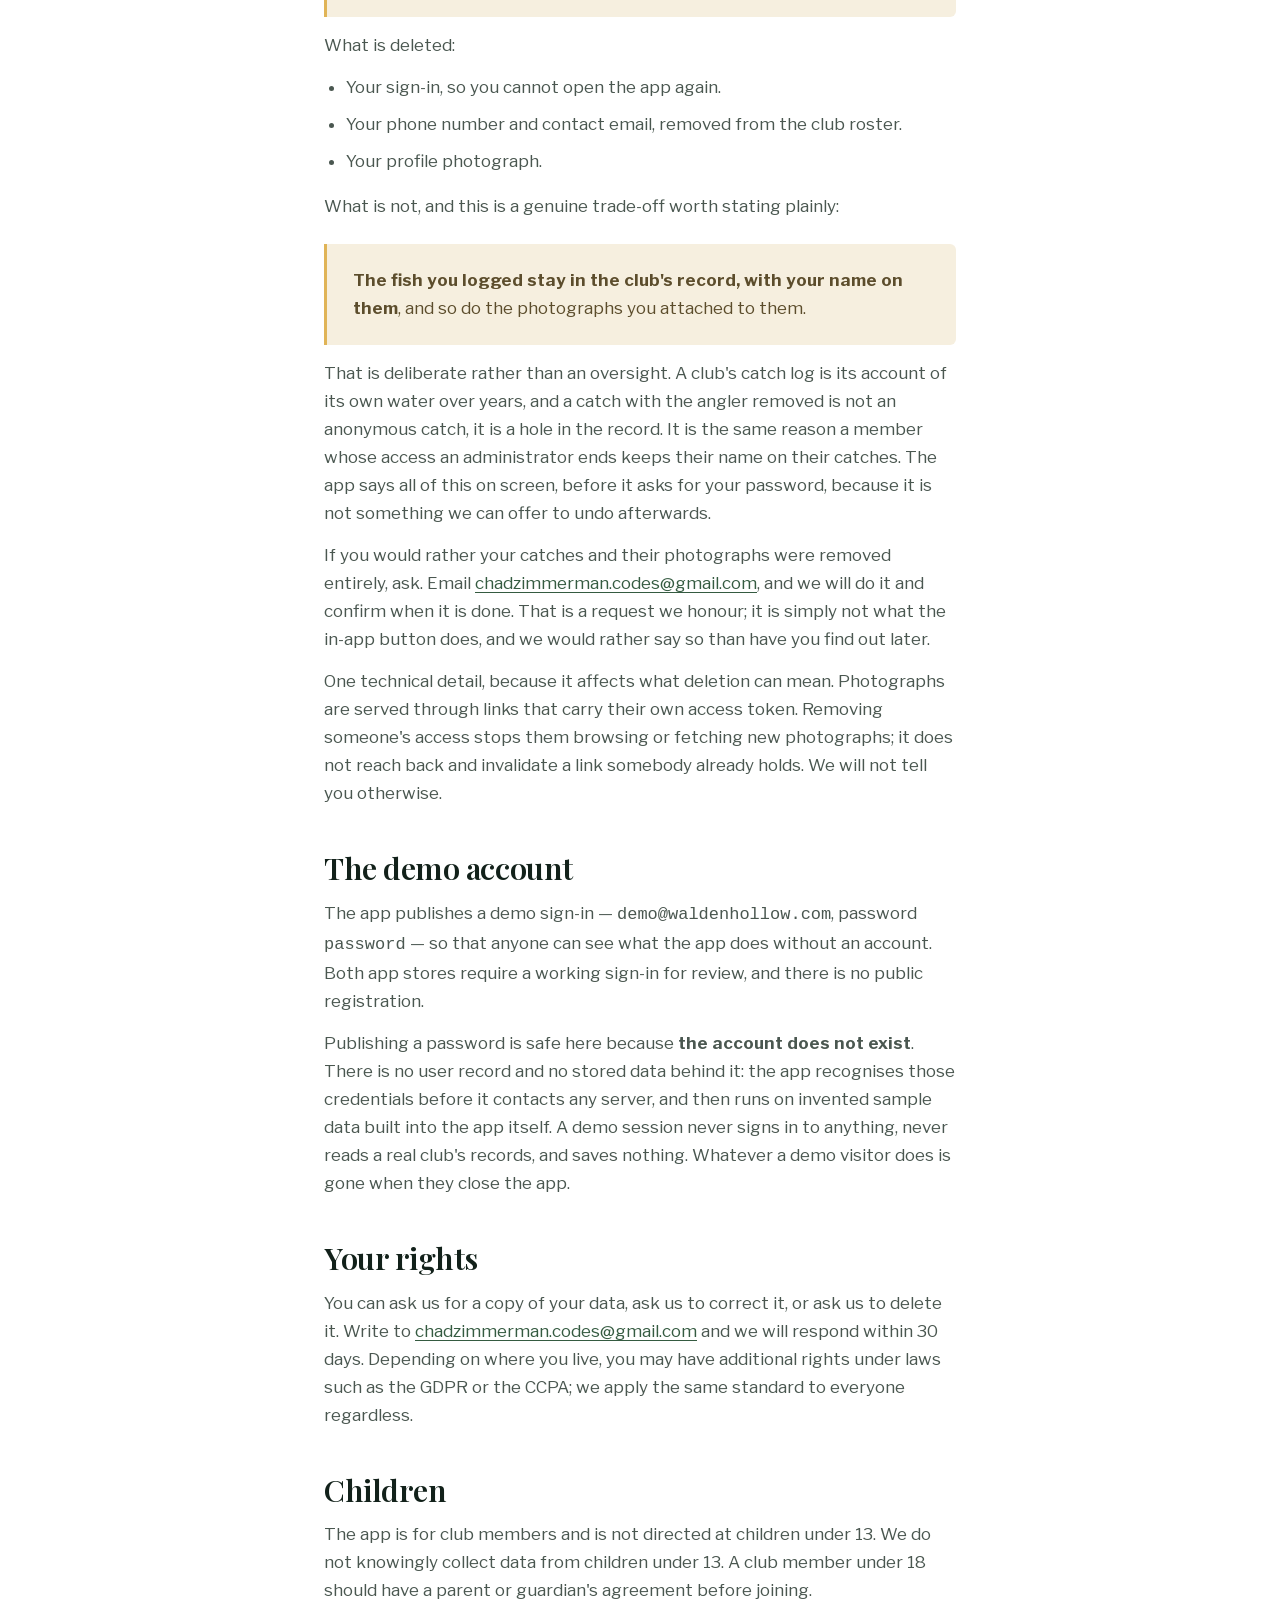
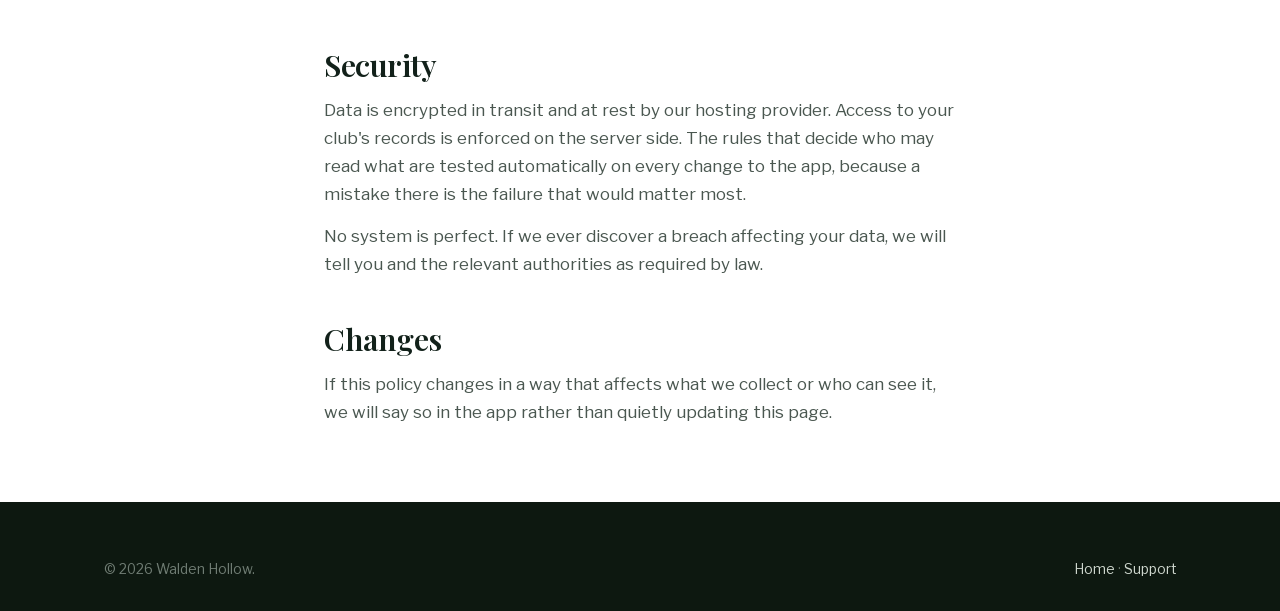
==== commit 02b4f699: "docs: name the operator, and publish no street address Chad Zimmerman, in Colorado, with the contact" ====
--- a/privacy.html
+++ b/privacy.html
@@ -52,10 +52,11 @@
 
       <h2>Who we are</h2>
       <p>
-        <!-- TODO: replace with the registered entity and address before publishing. -->
-        Walden Hollow is operated by <strong>[LEGAL ENTITY NAME]</strong>,
-        <strong>[ADDRESS]</strong>. For any privacy question, write to
+        Walden Hollow is built and operated by <strong>Chad Zimmerman</strong>, in
+        Colorado, United States. For any privacy question &mdash; including a
+        request to see, correct or remove your data &mdash; write to
         <a href="mailto:chadzimmerman.codes@gmail.com">chadzimmerman.codes@gmail.com</a>.
+        That address is read by a person, and it is the fastest way to reach one.
       </p>
 
       <h2>What we collect, and why</h2>
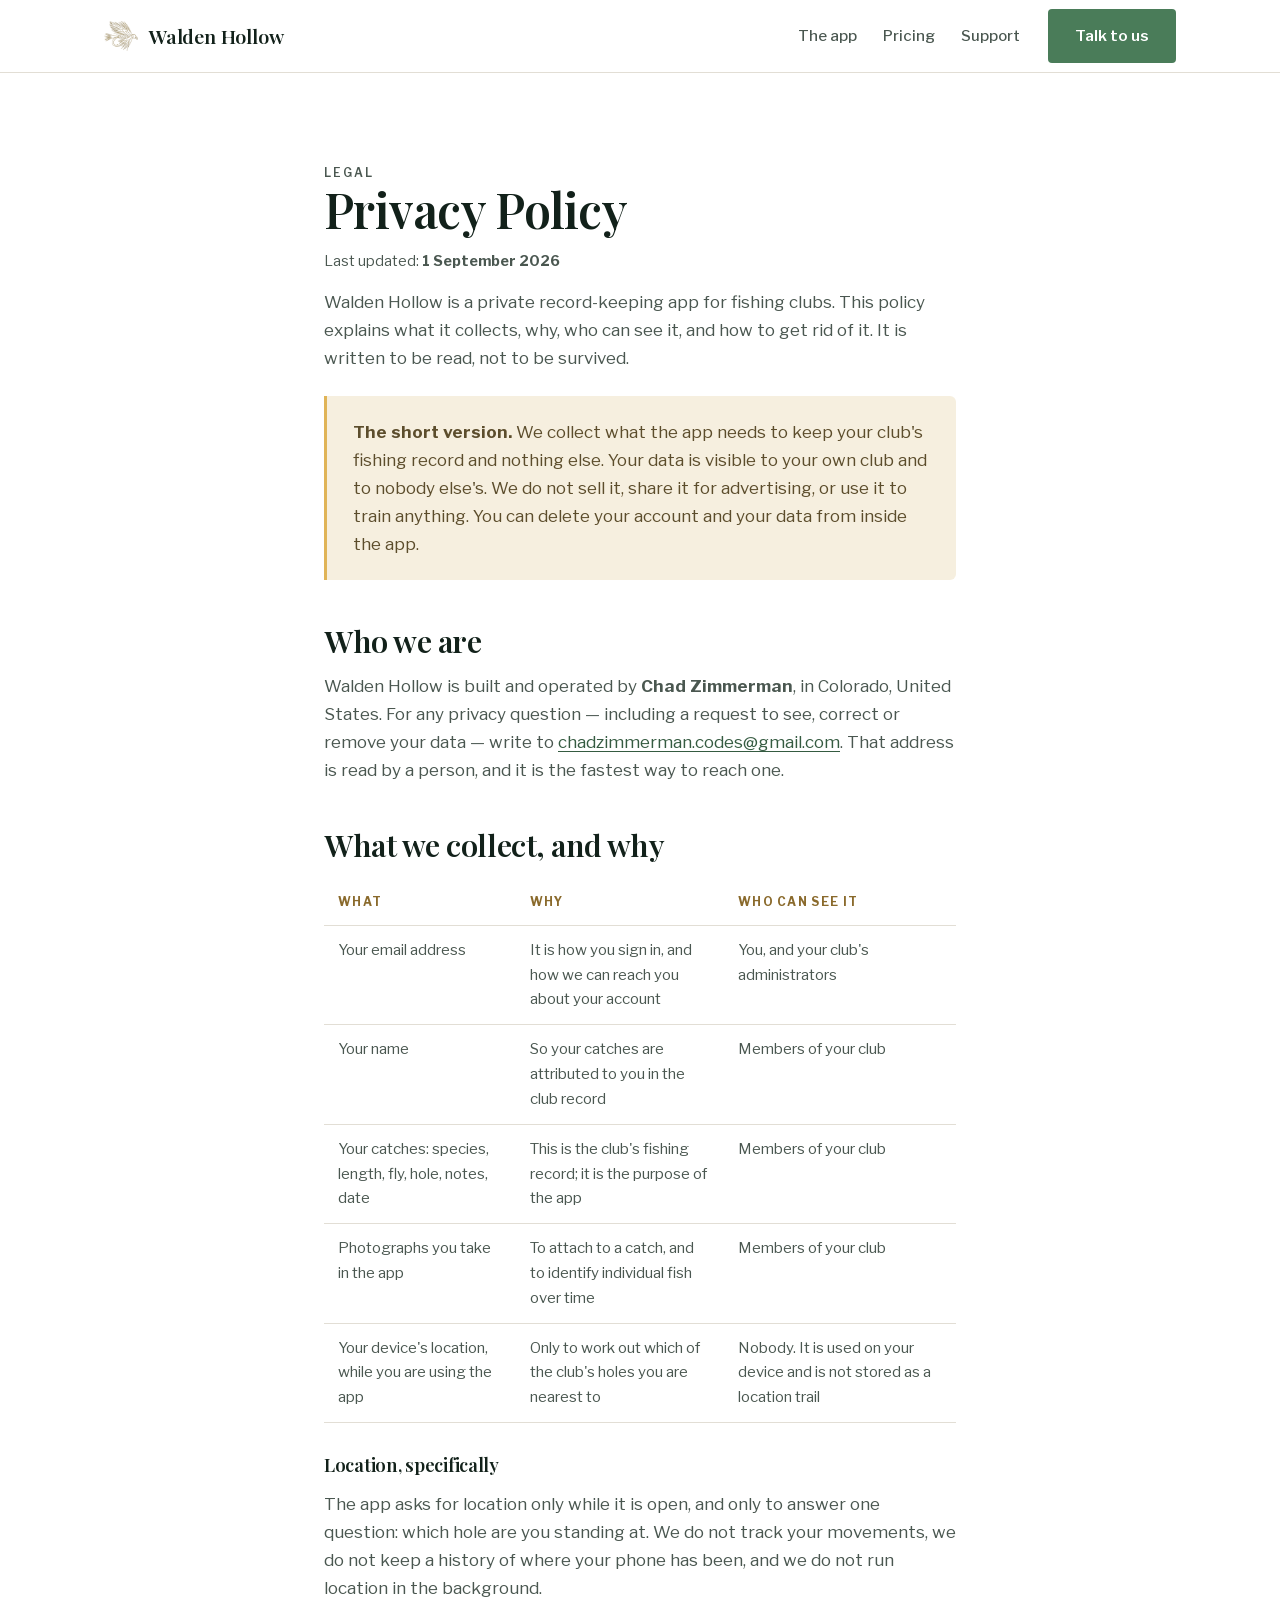
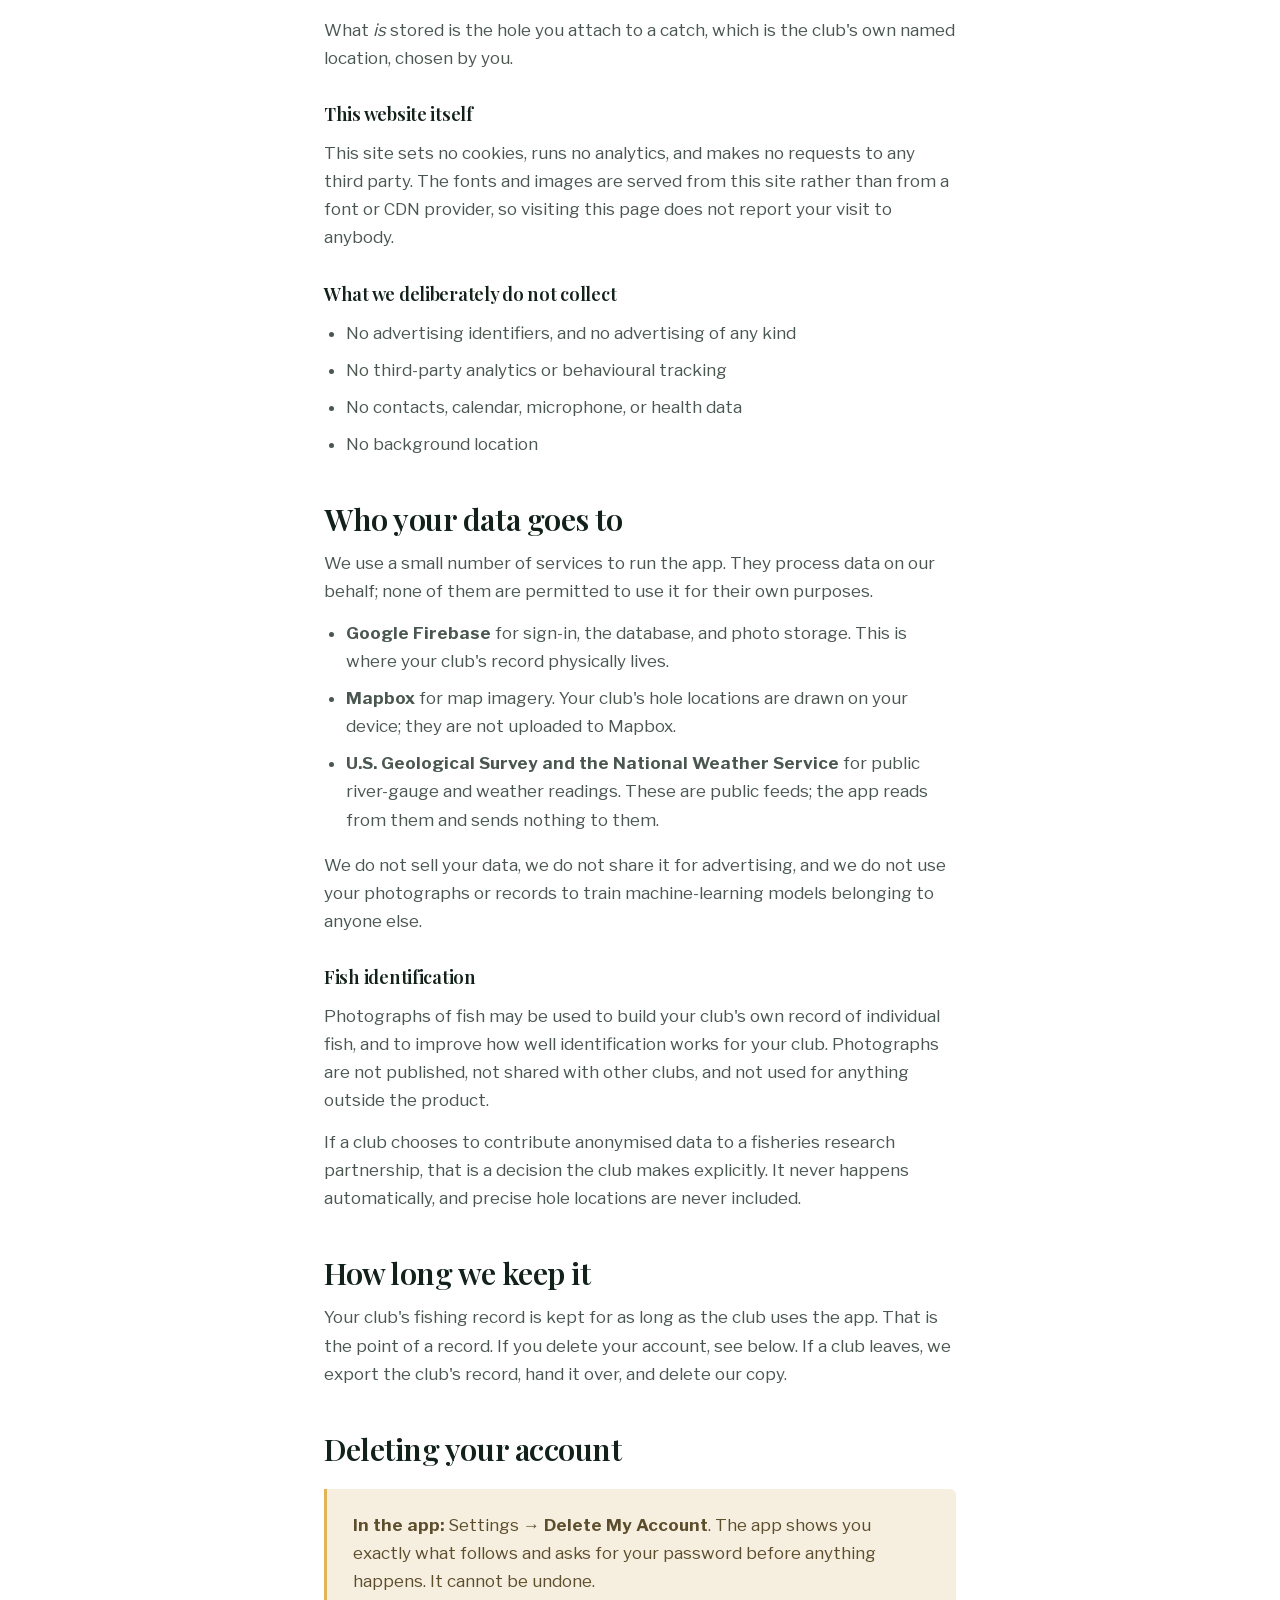
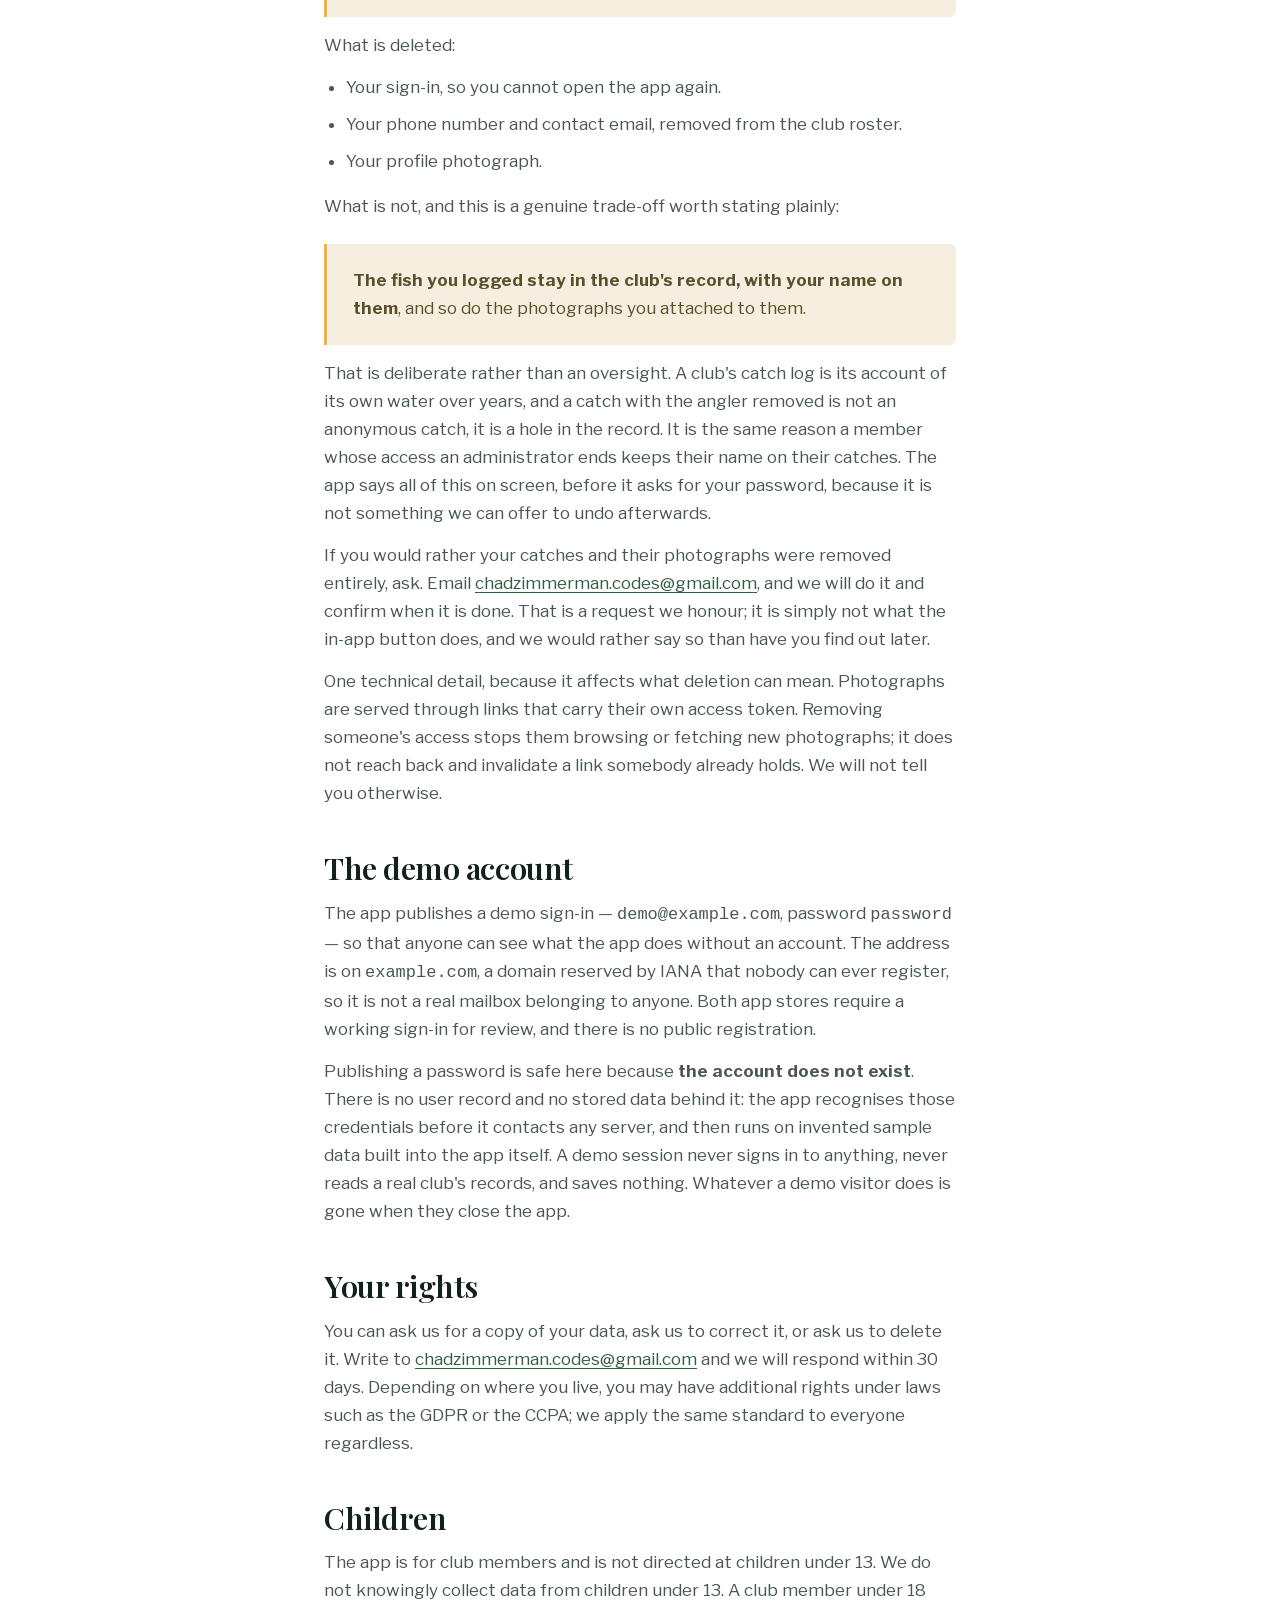
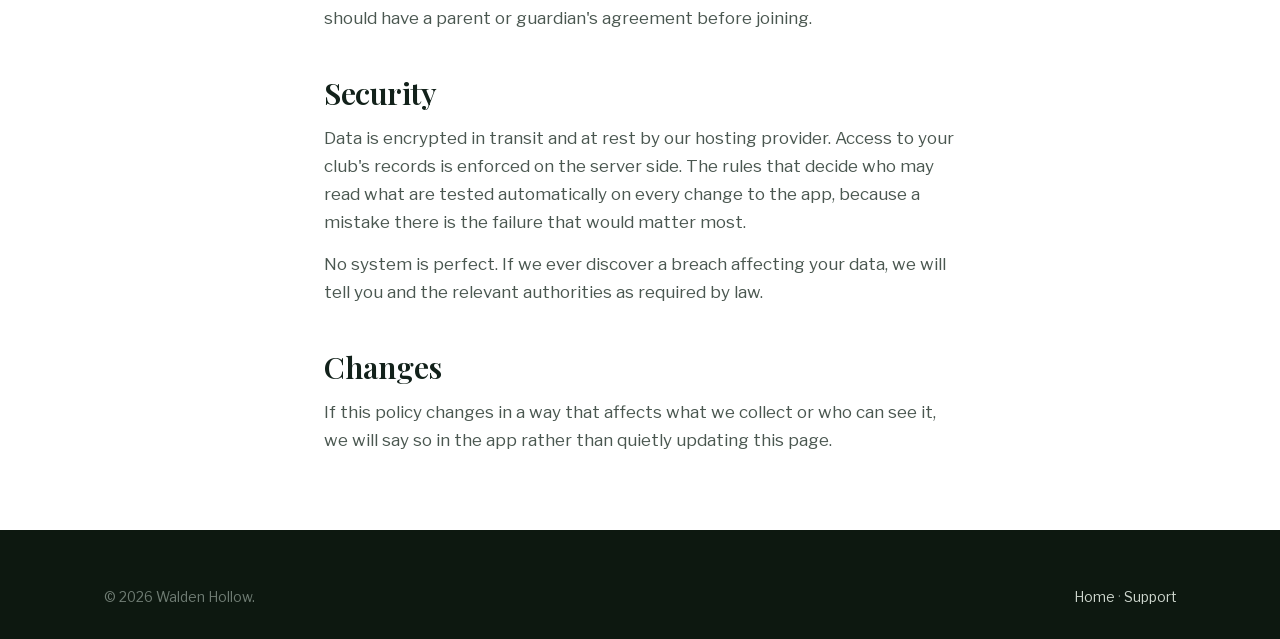
==== commit dc0ba146: "fix: the demo address was on a domain owned by a stranger `demo@waldenhollow.com` was invented becau" ====
--- a/privacy.html
+++ b/privacy.html
@@ -221,8 +221,10 @@
       <h2 id="demo">The demo account</h2>
       <p>
         The app publishes a demo sign-in &mdash;
-        <code>demo@waldenhollow.com</code>, password <code>password</code> &mdash;
-        so that anyone can see what the app does without an account. Both app
+        <code>demo@example.com</code>, password <code>password</code> &mdash;
+        so that anyone can see what the app does without an account. The address
+        is on <code>example.com</code>, a domain reserved by IANA that nobody can
+        ever register, so it is not a real mailbox belonging to anyone. Both app
         stores require a working sign-in for review, and there is no public
         registration.
       </p>
